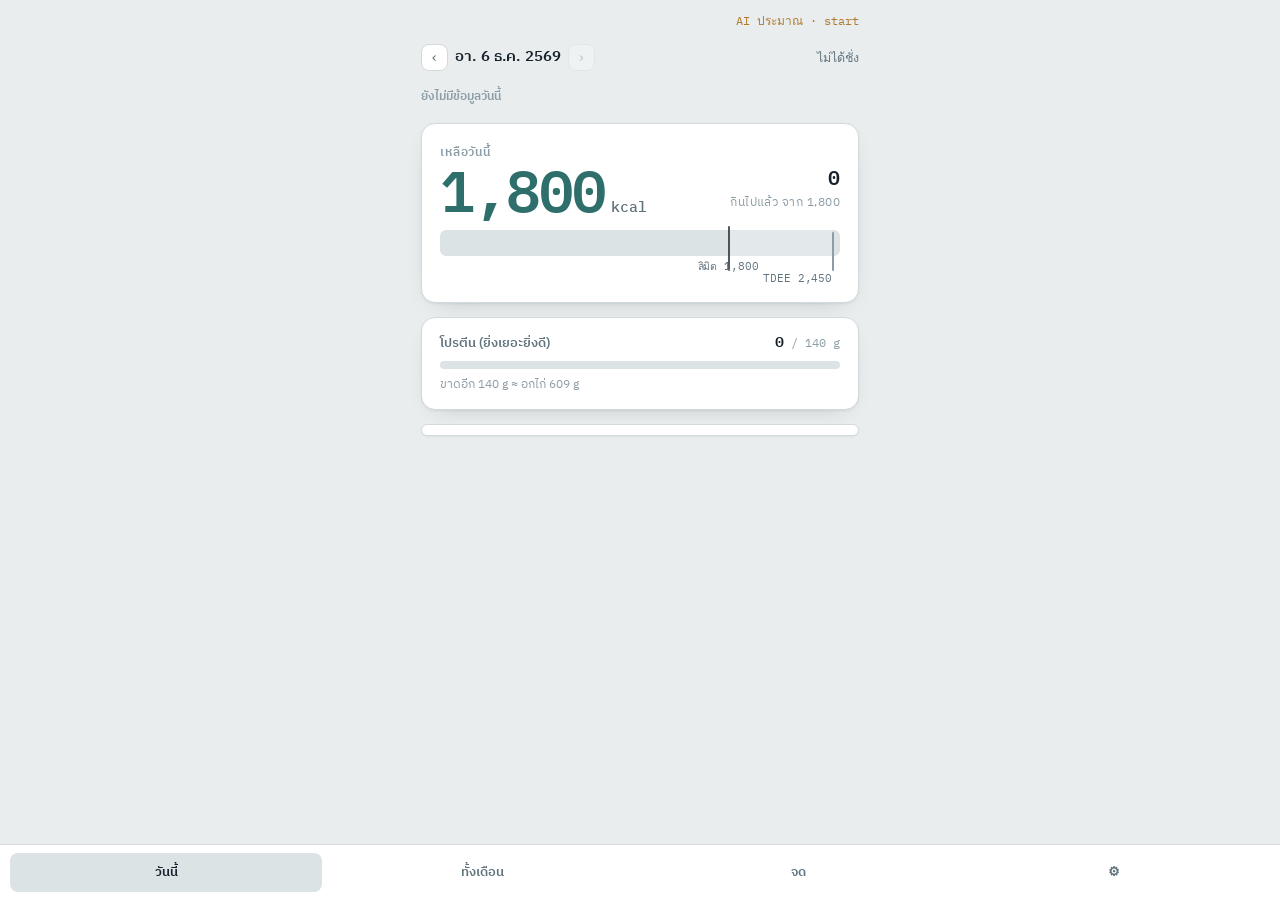
==== index.html @ 623ee8b1 "แอพจดแคล เวอร์ชันแรก" ====
<!DOCTYPE html>
<html lang="th">
<head>
<meta charset="utf-8">
<meta name="viewport" content="width=device-width, initial-scale=1, maximum-scale=1, user-scalable=no, viewport-fit=cover">
<meta name="theme-color" content="#E9EDEE">
<meta name="theme-color" content="#0E151A" media="(prefers-color-scheme: dark)">
<title>จดแคล</title>

<!-- PWA / iOS home-screen app -->
<link rel="manifest" href="./manifest.webmanifest">
<meta name="mobile-web-app-capable" content="yes">
<meta name="apple-mobile-web-app-capable" content="yes">
<meta name="apple-mobile-web-app-status-bar-style" content="default">
<meta name="apple-mobile-web-app-title" content="จดแคล">
<link rel="apple-touch-icon" href="./apple-touch-icon.png">
<link rel="icon" type="image/png" href="./icon-192.png">

<link rel="preconnect" href="https://fonts.googleapis.com">
<link rel="preconnect" href="https://fonts.gstatic.com" crossorigin>
<link rel="stylesheet" href="https://fonts.googleapis.com/css2?family=IBM+Plex+Mono:wght@400;500;600&family=IBM+Plex+Sans+Thai:wght@400;500;600;700&display=swap">
<link rel="stylesheet" href="./css/app.css">

<!-- ===== error boundary =====
     ต้องเป็น inline ไม่ใช่โมดูล เพราะหน้าที่ของมันคือรับมือกรณีที่โมดูล/CSS โหลดไม่ได้
     (import พังตัวเดียว = หน้าขาว และ service worker จะแคชหน้าขาวนั้นค้างไว้ แก้ยากมากบนมือถือ) -->
<style>
  #boot-error{
    display:none;position:fixed;inset:0;z-index:9999;padding:24px 20px;
    background:#0E151A;color:#E6EDF0;font:15px/1.6 -apple-system,"Segoe UI",sans-serif;
  }
  #boot-error h1{font-size:17px;margin:0 0 10px}
  #boot-error pre{white-space:pre-wrap;word-break:break-word;font-size:12px;color:#93A5AE;
    background:#161F25;border:1px solid #26333B;border-radius:8px;padding:10px;max-height:35vh;overflow:auto}
  #boot-error button{
    -webkit-appearance:none;appearance:none;margin-top:14px;width:100%;padding:14px;
    background:#54A9A0;color:#06231f;border:0;border-radius:10px;font-size:16px;font-weight:600;
  }
  #boot-error small{display:block;margin-top:14px;color:#6D8089}
</style>
</head>
<body>

<div id="boot-error" role="alert">
  <h1>แอพเปิดไม่ขึ้น</h1>
  <p>ข้อมูลที่จดไว้ยังอยู่ในเครื่อง ไม่ได้หายไปกับหน้าจอนี้</p>
  <pre id="boot-error-msg"></pre>
  <button type="button" id="boot-error-reset">ล้างแคชแล้วโหลดใหม่</button>
  <small>ถ้ายังไม่หาย: ปิดแอพแล้วเปิดใหม่อีกครั้ง (ข้อมูลไม่หาย)</small>
</div>

<!-- โครงหน้า: 4 มุมมอง — เนื้อในแต่ละมุมมองใส่ในก้อนงาน ui -->
<main id="app">
  <header id="topbar">
    <div id="syncStatus" class="mono" aria-live="polite"></div>
  </header>

  <section id="viewDay" class="view" hidden>
    <div class="topline">
      <div class="daynav">
        <button class="arrow" id="prevDay" type="button" aria-label="วันก่อนหน้า">‹</button>
        <div class="date" id="date">—</div>
        <button class="arrow" id="nextDay" type="button" aria-label="วันถัดไป">›</button>
      </div>
      <div class="weight" id="weight">—</div>
    </div>
    <div class="daymeta">
      <button class="backtoday" id="backToday" type="button" hidden>↩ กลับไปวันนี้</button>
      <div class="daystate" id="dayState" hidden></div>
    </div>

    <div class="card meter">
      <div class="lead">
        <div class="big" id="bigwrap">
          <div class="label" id="biglabel">เหลือวันนี้</div>
          <div class="num" id="bignum">—<span class="unit">kcal</span></div>
        </div>
        <div class="eaten-side">
          <div class="n" id="eaten">—</div>
          <div class="k">กินไปแล้ว จาก <span id="limit">—</span></div>
        </div>
      </div>
      <div class="gauge">
        <div class="track" id="track">
          <div class="zone-over" id="zoneover"></div>
        </div>
        <div class="tick" id="tickLimit"></div>
        <div class="tick-label" id="tickLimitLabel"></div>
        <div class="tick soft" id="tickTdee"></div>
        <div class="tick-label" id="tickTdeeLabel"></div>
      </div>
    </div>

    <div class="card protein">
      <div class="prow">
        <div class="t">โปรตีน (ยิ่งเยอะยิ่งดี)</div>
        <div class="v"><span id="pnow">—</span><small> / <span id="pgoal">—</span> g</small></div>
      </div>
      <div class="pbar"><div class="pfill" id="pfill"></div></div>
      <div class="pnote" id="pnote"></div>
    </div>

    <div class="card meals" id="meals"></div>

    <div id="estDetail" class="est-pop" hidden>
      <div class="est-pop-card" role="dialog" aria-labelledby="estDetailTitle" aria-modal="true">
        <div class="est-pop-h">
          <b id="estDetailTitle">รายละเอียดค่าประมาณ</b>
          <button type="button" id="estDetailClose" aria-label="ปิด">×</button>
        </div>
        <div id="estDetailBody"></div>
      </div>
    </div>
  </section>

  <section id="viewMonth" class="view" hidden>
    <div class="topline">
      <div class="date" id="monthTitle">—</div>
      <div class="weight" id="monthMeta">—</div>
    </div>

    <div class="sums">
      <div class="sum"><div class="k">เฉลี่ยต่อวัน</div><div class="v" id="sAvg">—</div></div>
      <div class="sum"><div class="k">อยู่ในงบ 1,800</div><div class="v" id="sUnder">—</div></div>
      <div class="sum"><div class="k" id="sDeficitK">ขาดดุลสะสม (เทียบ TDEE)</div><div class="v" id="sDeficit">—</div></div>
      <div class="sum"><div class="k">โปรตีนถึงเป้า</div><div class="v" id="sProtein">—</div></div>
      <div class="sum span" id="sOpenWrap" hidden><div class="k">ยังไม่ยืนยัน</div><div class="v" id="sOpen">—</div></div>
    </div>

    <div class="card cal">
      <div class="dow"><span>จ</span><span>อ</span><span>พ</span><span>พฤ</span><span>ศ</span><span>ส</span><span>อา</span></div>
      <div class="grid" id="grid"></div>
      <div class="callegend">
        <div><i class="lg-good"></i>อยู่ในงบ</div>
        <div><i class="lg-warn"></i>เกินงบ แต่ยังต่ำกว่าที่เผา</div>
        <div><i class="lg-over"></i>เกินที่เผา</div>
        <div><i class="lg-open"></i>ยังไม่ยืนยัน</div>
      </div>
    </div>

    <div class="card wcard">
      <div class="h">
        <div class="t">น้ำหนักเช้า</div>
        <div class="v" id="wRange">—</div>
      </div>
      <svg class="spark" id="spark" viewBox="0 0 300 56" preserveAspectRatio="none" aria-hidden="true"></svg>
      <div class="wnote" id="wNote"></div>

      <div class="brow">
        <div class="h"><div class="t">กล้ามเนื้อ</div><div class="v" id="mRange">—</div></div>
        <svg class="spark small" id="sparkM" viewBox="0 0 300 38" preserveAspectRatio="none" aria-hidden="true"></svg>
        <div class="wnote" id="mNote"></div>
      </div>

      <div class="brow">
        <div class="h"><div class="t">% ไขมัน</div><div class="v" id="fRange">—</div></div>
        <svg class="spark small" id="sparkF" viewBox="0 0 300 38" preserveAspectRatio="none" aria-hidden="true"></svg>
        <div class="wnote" id="fatNote"></div>
      </div>
    </div>
  </section>
  <section id="viewForm" class="view" hidden>
    <div class="fcard fweight">
      <div class="frow" style="align-items:flex-end">
        <div class="fg" style="flex:0 0 auto"><label for="fDate">วันที่</label><input type="date" id="fDate"></div>
        <div class="fg" style="flex:0 0 auto"><label for="fTime">เวลาชั่ง</label><input type="time" id="fTime" style="width:96px"></div>
      </div>
      <div class="fmain">
        <input type="number" id="fWeight" step="0.1" inputmode="decimal" placeholder="—" style="flex:0 1 170px" aria-label="น้ำหนักเช้า กิโลกรัม">
        <span class="fdelta" id="fDelta">—</span>
        <span class="u" id="fRef"></span>
      </div>
      <p class="fhint">ชั่งตอนตื่นนอน เข้าห้องน้ำแล้ว ก่อนกินอะไร · <b>บันทึกไว้ก่อน</b> = เก็บไว้ในเครื่อง แก้ต่อได้ทั้งวัน · <b>ส่งคำนวณ</b> = เข้าคิวให้ AI ประเมิน (ไม่ต้องมีเน็ตตอนกด — ส่งเมื่อมีเน็ต)</p>
    </div>

    <div class="fcard">
      <h3>ตาชั่ง dretec</h3>
      <div class="fgrid">
        <div class="fg"><label for="fBmi">BMI <i id="rBmi"></i></label><input type="number" step="0.1" inputmode="decimal" id="fBmi"></div>
        <div class="fg"><label for="fFat">% ไขมัน <i id="rFat"></i></label><input type="number" step="0.1" inputmode="decimal" id="fFat"></div>
        <div class="fg"><label for="fMuscle">กล้ามเนื้อ กก. <i id="rMuscle"></i></label><input type="number" step="0.1" inputmode="decimal" id="fMuscle"></div>
        <div class="fg"><label for="fVisceral">Visceral Fat</label><input type="number" step="1" inputmode="numeric" id="fVisceral"></div>
        <div class="fg"><label for="fWater">% น้ำ</label><input type="number" step="0.1" inputmode="decimal" id="fWater"></div>
        <div class="fg"><label for="fBone">มวลกระดูก กก.</label><input type="number" step="0.1" inputmode="decimal" id="fBone"></div>
        <div class="fg"><label for="fBmr">BMR kcal</label><input type="number" step="1" inputmode="numeric" id="fBmr"></div>
        <div class="fg"><label for="fMage">Metabolic Age</label><input type="number" step="1" inputmode="numeric" id="fMage"></div>
      </div>
      <p class="fhint">กรอกเท่าที่แอปขึ้น ช่องว่างจะไม่ถูกเขียนเป็น 0</p>
    </div>

    <div class="fcard" id="fMeals">
      <h3>กินอะไรไปบ้าง — บรรทัดละอย่าง</h3>
    </div>

    <div class="fcard">
      <h3>อย่างอื่นที่อยากบอก</h3>
      <textarea id="fNote" placeholder="เช่น เค็มไหม · หิวตอนไหน · นอนกี่ชั่วโมง · ออกกำลังกายอะไร"></textarea>
    </div>

    <div class="fcard fsave">
      <div class="fbtns">
        <button type="button" class="ghost" id="fSave">บันทึกไว้ก่อน</button>
        <button type="button" class="primary" id="fSend">ส่งคำนวณ</button>
      </div>
      <div class="fsent" id="fSent"></div>
      <span class="fstatus" id="fStatus"></span>
    </div>
  </section>

  <div id="foodSuggest" hidden></div>

  <section id="viewSettings" class="view" hidden>
    <div class="fcard">
      <h3>คีย์และโมเดล</h3>
      <p class="fhint">เก็บในเครื่องนี้เท่านั้น (localStorage) ไม่ขึ้น IndexedDB และไม่ถูกส่งออกพร้อมข้อมูลอาหาร</p>
      <div class="fg">
        <label for="sOrKey">OpenRouter API key</label>
        <input type="password" id="sOrKey" autocomplete="off" spellcheck="false" placeholder="วางคีย์แล้วจะบันทึกอัตโนมัติ">
        <div class="shint" id="sOrKeyHint"></div>
      </div>
      <button type="button" class="sbtn" id="sTestOr">ทดสอบ OpenRouter</button>
      <div class="sstatus" id="sTestOrMsg"></div>
      <div class="fg">
        <label for="sGhPat">GitHub PAT</label>
        <input type="password" id="sGhPat" autocomplete="off" spellcheck="false" placeholder="วาง PAT แล้วจะบันทึกอัตโนมัติ">
        <div class="shint" id="sGhPatHint"></div>
      </div>
      <div class="fg">
        <label for="sGhRepo">GitHub repo (เจ้าของ/ชื่อ-repo)</label>
        <input type="text" id="sGhRepo" autocomplete="off" spellcheck="false" placeholder="เช่น username/calorie-data">
      </div>
      <button type="button" class="sbtn" id="sTestGh">ทดสอบ GitHub</button>
      <div class="sstatus" id="sTestGhMsg"></div>
      <div class="fg">
        <label for="sAiModels">ลิสต์โมเดล (บรรทัดละ 1 ตัว เรียง fallback)</label>
        <textarea id="sAiModels" rows="4" spellcheck="false"></textarea>
      </div>
    </div>

    <div class="fcard">
      <h3>สำรองข้อมูล</h3>
      <p class="fhint">Safari อาจล้างข้อมูลของเว็บที่ไม่ได้เปิดใน 7 วัน — ส่งออกไว้เป็นระยะ โดยเฉพาะก่อนไม่ใช้แอพนาน</p>
      <div class="fbtns">
        <button type="button" class="ghost" id="sExport">ส่งออกข้อมูล (JSON)</button>
        <button type="button" class="primary" id="sImport">นำเข้า…</button>
      </div>
      <input type="file" id="sImportFile" accept="application/json" hidden>
      <div class="sstatus" id="sBackupMsg"></div>
    </div>

    <div class="fcard">
      <h3>สถานะเครื่อง</h3>
      <div class="sdev">
        <div><span class="k">เวอร์ชันแคช</span><span class="v" id="sDevSw">—</span></div>
        <div><span class="k">จำนวนวันในเครื่อง</span><span class="v" id="sDevDays">—</span></div>
        <div><span class="k">งานค้างในคิว</span><span class="v" id="sDevQueue">—</span></div>
        <div><span class="k">โหมดที่เปิดอยู่</span><span class="v" id="sDevMode">—</span></div>
      </div>
      <p class="fhint" id="sDevModeHint"></p>
      <button type="button" class="sbtn danger" id="sResetCache">ล้างแคชแล้วโหลดใหม่</button>
    </div>
  </section>

  <nav id="tabs">
    <button type="button" id="tabDay">วันนี้</button>
    <button type="button" id="tabMonth">ทั้งเดือน</button>
    <button type="button" id="tabForm">จด</button>
    <button type="button" id="tabSettings" aria-label="ตั้งค่า">⚙</button>
  </nav>
</main>

<script>
/* ===== error boundary + ปุ่มกู้ (inline โดยเจตนา) ===== */
(function () {
  var shown = false;
  function show(msg) {
    if (shown) return; shown = true;
    var box = document.getElementById('boot-error');
    document.getElementById('boot-error-msg').textContent = String(msg || '').slice(0, 800);
    if (box) box.style.display = 'block';
  }
  window.addEventListener('error', function (e) {
    // ดักเฉพาะ error ตอนบูต: ถ้าแอพขึ้นแล้ว (มี data-booted) ไม่ต้องบังหน้าจอ
    if (!document.documentElement.hasAttribute('data-booted'))
      show((e.message || 'error') + '\n' + (e.filename || '') + ':' + (e.lineno || ''));
  });
  window.addEventListener('unhandledrejection', function (e) {
    if (!document.documentElement.hasAttribute('data-booted'))
      show('unhandled: ' + ((e.reason && (e.reason.stack || e.reason.message)) || e.reason));
  });
  // ถ้า 8 วินาทีแล้วแอพยังไม่ประกาศว่าบูตเสร็จ ถือว่าพัง
  setTimeout(function () {
    if (!document.documentElement.hasAttribute('data-booted')) show('แอพไม่ตอบสนองภายใน 8 วินาที (โมดูลอาจโหลดไม่ได้)');
  }, 8000);

  var btn = document.getElementById('boot-error-reset');
  if (btn) btn.addEventListener('click', function () {
    btn.textContent = 'กำลังล้าง…';
    var jobs = [];
    if (window.caches) jobs.push(caches.keys().then(function (ks) { return Promise.all(ks.map(function (k) { return caches.delete(k); })); }));
    if (navigator.serviceWorker) jobs.push(navigator.serviceWorker.getRegistrations().then(function (rs) { return Promise.all(rs.map(function (r) { return r.unregister(); })); }));
    Promise.all(jobs).catch(function () {}).then(function () { location.replace(location.pathname + '?r=' + Date.now()); });
  });
})();
</script>

<script type="module" src="./js/app.js"></script>
</body>
</html>
---- css/app.css ----
/* จดแคล — สไตล์แอพ
   ตัวแปรสีชุดนี้ยกมาจากแดชบอร์ดเดิม (tools/calorie-tracker/today.html) เพื่อให้หน้าตาต่อเนื่องกัน
   ธีม: สว่างเป็นค่าตั้งต้น · มืดตามระบบ · บังคับด้วย [data-theme] ได้ทั้งสองทาง
   ⚠️ layout/คอมโพเนนต์ที่เหลือยกมาจาก today.html ในก้อนงาน ui */

:root{
    --ground:#E9EDEE;
    --card:#FFFFFF;
    --line:#D2DADC;
    --ink:#16212B;
    --muted:#61747E;
    --faint:#8C9DA6;
    --eaten:#2E6F6B;
    --eaten-soft:#4E8F89;
    --warn:#B07A2E;
    --over:#AC4133;
    --protein:#55628F;
    --track:#DCE3E5;
    --zone:#E3E9EA;
    --shadow:0 1px 2px rgba(22,33,43,.06),0 8px 24px -16px rgba(22,33,43,.35);
  }
  @media (prefers-color-scheme:dark){
    :root:not([data-theme="light"]){
      --ground:#0E151A;
      --card:#161F25;
      --line:#26333B;
      --ink:#E6EDF0;
      --muted:#93A5AE;
      --faint:#6D8089;
      --eaten:#54A9A0;
      --eaten-soft:#3C7D77;
      --warn:#D2A055;
      --over:#D3675A;
      --protein:#8792C4;
      --track:#212C33;
      --zone:#1B242A;
      --shadow:0 1px 2px rgba(0,0,0,.4),0 10px 28px -18px rgba(0,0,0,.8);
    }
  }
  :root[data-theme="dark"]{
    --ground:#0E151A;
    --card:#161F25;
    --line:#26333B;
    --ink:#E6EDF0;
    --muted:#93A5AE;
    --faint:#6D8089;
    --eaten:#54A9A0;
    --eaten-soft:#3C7D77;
    --warn:#D2A055;
    --over:#D3675A;
    --protein:#8792C4;
    --track:#212C33;
    --zone:#1B242A;
    --shadow:0 1px 2px rgba(0,0,0,.4),0 10px 28px -18px rgba(0,0,0,.8);
  }
*{box-sizing:border-box}
html,body{margin:0}
body{
  background:var(--ground);
  color:var(--ink);
  font-family:"IBM Plex Sans Thai",-apple-system,BlinkMacSystemFont,"Segoe UI",sans-serif;
  font-size:15px;line-height:1.5;
  padding:0 0 env(safe-area-inset-bottom);
  -webkit-text-size-adjust:100%;
}
.mono{font-family:"IBM Plex Mono",ui-monospace,monospace;font-variant-numeric:tabular-nums}

/* เลขที่ยังเป็นค่าประมาณจาก AI — ต้องดูต่างจากเลขที่ยืนยันแล้วทุกที่ที่แสดง */
.est{border-bottom:1.5px dotted var(--warn);color:var(--warn);cursor:pointer}
.est::before{content:"~"}

/* กล่อง error boundary (สไตล์อยู่ใน index.html ด้วยเพราะต้องทำงานตอน css โหลดไม่ได้) */
#boot-error{display:none}

/* ── โครงแอพ ─────────────────────────────────────────── */
#app{
  max-width:470px;margin:0 auto;
  padding:12px 16px calc(72px + env(safe-area-inset-bottom));
  display:flex;flex-direction:column;gap:14px;
}
#topbar{display:flex;align-items:center;justify-content:flex-end;min-height:1.2em}
#syncStatus{font-size:12px;color:var(--muted)}
#syncStatus[data-state="error"]{color:var(--over)}
#syncStatus[data-state="confirmed"]{color:var(--eaten)}
#syncStatus[data-state="queued"],
#syncStatus[data-state="sending"],
#syncStatus[data-state="estimated"]{color:var(--warn)}

.view{display:flex;flex-direction:column;gap:14px}
.view[hidden]{display:none}

#tabs{
  position:fixed;left:0;right:0;bottom:0;z-index:20;
  display:flex;gap:4px;
  background:var(--card);border-top:1px solid var(--line);
  padding:8px 10px calc(8px + env(safe-area-inset-bottom));
}
#tabs button{
  flex:1;-webkit-appearance:none;appearance:none;border:0;background:transparent;
  color:var(--muted);font:inherit;font-size:13px;font-weight:600;
  padding:10px 8px;border-radius:8px;cursor:pointer;
}
#tabs button[aria-current="page"]{background:var(--track);color:var(--ink)}

button{font:inherit;color:inherit}
:focus-visible{outline:2px solid var(--eaten);outline-offset:2px;border-radius:6px}

.topline{display:flex;align-items:baseline;justify-content:space-between;gap:12px}
.date{font-size:15px;font-weight:600;letter-spacing:.01em}
.daynav{display:flex;align-items:center;gap:7px;min-width:0}
.arrow{
  flex:none;border:1px solid var(--line);background:var(--card);color:var(--muted);
  width:27px;height:27px;border-radius:8px;padding:0;font-size:15px;line-height:1;
  display:flex;align-items:center;justify-content:center;cursor:pointer;
}
.arrow:hover:not(:disabled){color:var(--ink)}
.arrow:disabled{opacity:.3;cursor:default}
.weight{font-family:"IBM Plex Mono",ui-monospace,monospace;font-size:12.5px;color:var(--muted);font-variant-numeric:tabular-nums}

.daymeta{display:flex;align-items:center;gap:8px;flex-wrap:wrap;min-height:0}
.backtoday{
  align-self:flex-start;border:1px solid var(--line);background:var(--card);
  border-radius:999px;padding:4px 12px;font-size:12px;color:var(--muted);cursor:pointer;
}
.backtoday:hover{color:var(--ink)}
.daystate{
  font-size:12px;font-weight:600;padding:3px 10px;border-radius:999px;
  background:var(--track);color:var(--muted);
}
.daystate.confirmed{background:color-mix(in srgb,var(--eaten) 18%,var(--card));color:var(--eaten)}
.daystate.estimated,.daystate.queued{background:color-mix(in srgb,var(--warn) 18%,var(--card));color:var(--warn)}
.daystate.draft{background:var(--track);color:var(--muted)}
.daystate.empty{background:transparent;color:var(--faint);padding-left:0}

.card{background:var(--card);border:1px solid var(--line);border-radius:14px;box-shadow:var(--shadow)}

/* ── มุมมองรายวัน ────────────────────────────────────── */
.meter{padding:20px 18px 16px;display:flex;flex-direction:column;gap:14px}
.lead{display:flex;align-items:flex-end;justify-content:space-between;gap:14px}
.big{display:flex;flex-direction:column;gap:1px}
.big .label{font-size:12px;letter-spacing:.07em;text-transform:uppercase;color:var(--faint);font-weight:600}
.big .num{
  font-family:"IBM Plex Mono",ui-monospace,monospace;
  font-size:58px;line-height:.92;font-weight:600;letter-spacing:-.035em;
  font-variant-numeric:tabular-nums;color:var(--eaten);
}
.big.is-over .num{color:var(--over)}
.big .unit{font-size:15px;font-weight:500;color:var(--muted);margin-left:6px;letter-spacing:0}
.eaten-side{text-align:right;display:flex;flex-direction:column;gap:2px;padding-bottom:5px}
.eaten-side .n{font-family:"IBM Plex Mono",ui-monospace,monospace;font-size:20px;font-weight:600;font-variant-numeric:tabular-nums}
.eaten-side .k{font-size:11.5px;color:var(--faint);letter-spacing:.04em}

.gauge{position:relative;padding-bottom:19px}
.track{position:relative;height:26px;border-radius:6px;background:var(--track);overflow:hidden;display:flex}
.zone-over{position:absolute;top:0;bottom:0;background:var(--zone)}
.seg{position:relative;height:100%;border-right:1.5px solid var(--card)}
.seg:last-child{border-right:0}
.seg.over{background:var(--over)!important}
.tick{position:absolute;top:-4px;bottom:15px;width:2px;background:var(--ink);opacity:.75;border-radius:1px}
.tick.soft{background:var(--faint);opacity:1;top:2px}
.tick-label{
  position:absolute;bottom:0;font-family:"IBM Plex Mono",ui-monospace,monospace;
  font-size:10.5px;color:var(--muted);white-space:nowrap;transform:translateX(-50%);
  font-variant-numeric:tabular-nums;letter-spacing:-.01em;
}

.protein{padding:13px 18px 15px;display:flex;flex-direction:column;gap:7px}
.prow{display:flex;align-items:baseline;justify-content:space-between;gap:10px}
.prow .t{font-size:13px;font-weight:600;color:var(--muted)}
.prow .v{font-family:"IBM Plex Mono",ui-monospace,monospace;font-size:14.5px;font-weight:600;font-variant-numeric:tabular-nums}
.prow .v small{color:var(--faint);font-weight:400}
.pbar{position:relative;height:8px;border-radius:4px;background:var(--track);overflow:hidden}
.pfill{height:100%;background:var(--protein);border-radius:4px}
.pnote{font-size:12px;color:var(--faint)}

.meals{padding:6px 0 4px}
.meal{
  -webkit-appearance:none;appearance:none;
  display:flex;align-items:center;gap:12px;padding:11px 18px;width:100%;
  border:0;border-top:1px solid var(--line);background:transparent;text-align:left;cursor:pointer;
}
.meal:first-child{border-top:0}
.meal:hover{background:var(--zone)}
.chev{
  flex:none;color:var(--faint);font-size:11px;line-height:1;
  transition:transform .15s ease;
}
@media (prefers-reduced-motion:reduce){.chev{transition:none}}
.meal[aria-expanded="true"] .chev{transform:rotate(90deg)}
.items{padding:2px 18px 12px 39px;display:flex;flex-direction:column;gap:5px}
.items[hidden]{display:none}   /* display:flex ทับกฎ [hidden] ของเบราว์เซอร์ ต้องเขียนเอง */
.item{
  display:flex;align-items:baseline;justify-content:space-between;gap:10px;
  font-size:12px;color:var(--muted);
}
.item .n{flex:1;min-width:0}
.item .v{
  font-family:"IBM Plex Mono",ui-monospace,monospace;font-size:11.5px;flex:none;
  font-variant-numeric:tabular-nums;color:var(--faint);
}
.item .v b{color:var(--muted);font-weight:600}
.item.comment{display:block;font-size:11.5px;color:var(--faint);padding-top:2px}
.swatch{width:9px;height:22px;border-radius:3px;flex:none}
.mname{font-size:14px;font-weight:600;flex:1;min-width:0}
.mname span{display:block;font-size:11.5px;font-weight:400;color:var(--faint);white-space:nowrap;overflow:hidden;text-overflow:ellipsis}
.mnums{font-family:"IBM Plex Mono",ui-monospace,monospace;font-size:13.5px;font-variant-numeric:tabular-nums;text-align:right;flex:none}
.mnums b{font-weight:600}
.mnums span{display:block;font-size:11px;color:var(--faint)}
.pending{padding:11px 18px;border-top:1px dashed var(--line);font-size:12.5px;color:var(--faint)}

.est-pop{
  position:fixed;inset:0;z-index:40;
  background:rgba(14,21,26,.45);
  display:flex;align-items:flex-end;justify-content:center;
  padding:16px 16px calc(16px + env(safe-area-inset-bottom));
}
.est-pop[hidden]{display:none}
.est-pop-card{
  width:100%;max-width:470px;background:var(--card);border:1px solid var(--line);
  border-radius:14px;box-shadow:var(--shadow);padding:14px 16px 16px;
  display:flex;flex-direction:column;gap:10px;max-height:70vh;overflow:auto;
}
.est-pop-h{display:flex;align-items:center;justify-content:space-between;gap:10px}
.est-pop-h b{font-size:14px}
.est-pop-h button{
  -webkit-appearance:none;appearance:none;border:0;background:var(--track);
  width:28px;height:28px;border-radius:8px;font-size:18px;line-height:1;cursor:pointer;color:var(--muted);
}
.est-line{font-size:13px;color:var(--muted)}
.est-line .n{font-weight:600;color:var(--ink)}
.est-k{font-size:11.5px;font-weight:600;color:var(--faint);letter-spacing:.04em;margin:8px 0 4px}

/* ── มุมมองทั้งเดือน ─────────────────────────────────── */
.sums{display:grid;grid-template-columns:1fr 1fr;gap:1px;background:var(--line);border-radius:14px;overflow:hidden;border:1px solid var(--line)}
.sum{background:var(--card);padding:12px 14px;display:flex;flex-direction:column;gap:1px}
.sum[hidden]{display:none}
.sum.span{grid-column:1/-1}
.sum .k{font-size:11.5px;color:var(--faint);letter-spacing:.03em}
.sum .v{font-family:"IBM Plex Mono",ui-monospace,monospace;font-size:19px;font-weight:600;font-variant-numeric:tabular-nums}
.sum .v small{font-size:11.5px;font-weight:400;color:var(--muted);margin-left:3px;font-family:"IBM Plex Sans Thai",sans-serif}
.sum .v.good{color:var(--eaten)}
.sum .v.bad{color:var(--over)}
.sum .v.warn{color:var(--warn)}

.cal{padding:12px 10px 14px;display:flex;flex-direction:column;gap:6px}
.dow{display:grid;grid-template-columns:repeat(7,1fr);gap:4px}
.dow span{
  text-align:center;font-size:10.5px;font-weight:600;color:var(--faint);
  letter-spacing:.03em;padding-bottom:2px;
}
.grid{display:grid;grid-template-columns:repeat(7,1fr);gap:4px}
.cell{
  -webkit-appearance:none;appearance:none;
  position:relative;aspect-ratio:1/1.08;border-radius:8px;border:1px solid transparent;
  background:var(--track);padding:4px 2px 3px;display:flex;flex-direction:column;
  align-items:center;justify-content:center;gap:1px;cursor:pointer;
}
.cell.blank{background:transparent;cursor:default}
.cell .dd{
  position:absolute;top:3px;left:5px;font-size:9.5px;font-weight:600;color:var(--faint);
  font-variant-numeric:tabular-nums;line-height:1;
}
.cell .kk{
  font-family:"IBM Plex Mono",ui-monospace,monospace;font-size:12px;font-weight:600;
  font-variant-numeric:tabular-nums;line-height:1;margin-top:5px;
}
.cell .pp{font-size:9px;color:var(--faint);line-height:1;font-variant-numeric:tabular-nums}
.cell.good{background:color-mix(in srgb,var(--eaten) 16%,var(--card))}
.cell.good .kk{color:var(--eaten)}
.cell.warn{background:color-mix(in srgb,var(--warn) 18%,var(--card))}
.cell.warn .kk{color:var(--warn)}
.cell.bad{background:color-mix(in srgb,var(--over) 18%,var(--card))}
.cell.bad .kk{color:var(--over)}
.cell.open{border-style:dashed;border-color:var(--faint)}
.cell[aria-current="true"]{box-shadow:0 0 0 2px var(--ink)}
.cell.future{background:transparent;border:1px dashed var(--line);cursor:default}
.cell.future .dd{color:var(--line)}

.callegend{display:flex;flex-wrap:wrap;gap:10px;padding:2px 4px 0;font-size:10.5px;color:var(--faint)}
.callegend i{
  display:inline-block;width:9px;height:9px;border-radius:3px;margin-right:4px;
  vertical-align:-1px;font-style:normal;
}
.lg-good{background:var(--eaten)}
.lg-warn{background:var(--warn)}
.lg-over{background:var(--over)}
.lg-open{border:1px dashed var(--faint)}

.wcard{padding:14px 16px 10px;display:flex;flex-direction:column;gap:8px}
.wcard .h{display:flex;align-items:baseline;justify-content:space-between;gap:10px}
.wcard .h .t{font-size:13px;font-weight:600;color:var(--muted)}
.wcard .h .v{font-family:"IBM Plex Mono",ui-monospace,monospace;font-size:14.5px;font-weight:600;font-variant-numeric:tabular-nums}
.spark{width:100%;height:56px;display:block;overflow:visible}
.wnote{font-size:11.5px;color:var(--faint)}
.spark.small{height:38px}
.brow{border-top:1px solid var(--line);padding-top:9px;display:flex;flex-direction:column;gap:6px}

.tick-label.up{bottom:12px}
.gauge.is-tight{padding-bottom:30px}

/* ── ฟอร์มจด ─────────────────────────────────────────── */
.fcard{background:var(--card);border:1px solid var(--line);border-radius:14px;box-shadow:var(--shadow);padding:14px 16px;display:flex;flex-direction:column;gap:12px}
.fcard > h3{margin:0;font-family:"IBM Plex Mono",ui-monospace,monospace;font-size:10.5px;font-weight:600;letter-spacing:.12em;text-transform:uppercase;color:var(--faint)}
.frow{display:flex;gap:9px;flex-wrap:wrap}
.fg{display:flex;flex-direction:column;gap:4px;flex:1 1 96px;min-width:0}
.fg label{font-size:12px;color:var(--muted)}
.fg label i{font-style:normal;color:var(--faint);font-family:"IBM Plex Mono",ui-monospace,monospace;font-size:10.5px}
.fcard input,.fcard textarea{
  width:100%;background:var(--ground);color:var(--ink);border:1px solid var(--line);border-radius:9px;
  padding:9px 10px;font-family:"IBM Plex Mono",ui-monospace,monospace;font-size:14.5px;
  font-variant-numeric:tabular-nums;-webkit-appearance:none;appearance:none;
}
.fcard textarea{font-family:"IBM Plex Sans Thai",sans-serif;font-size:14px;line-height:1.65;min-height:84px;resize:vertical}
.fgrid{display:grid;grid-template-columns:1fr 1fr;gap:9px}
.fgrid .fg{flex:none}
.fweight{border-left:3px solid var(--eaten)}
.fweight input#fWeight{font-size:34px;font-weight:600;text-align:center;padding:5px 8px}
.fmain{display:flex;align-items:center;gap:10px;flex-wrap:wrap}
.fmain .u{font-family:"IBM Plex Mono",ui-monospace,monospace;font-size:12.5px;color:var(--faint);flex:1;min-width:120px}
.fdelta{font-family:"IBM Plex Mono",ui-monospace,monospace;font-size:12.5px;padding:4px 9px;border-radius:999px;background:var(--track);color:var(--muted)}
.fdelta.down{color:var(--eaten)}
.fdelta.up{color:var(--over)}
.fmeal{display:flex;flex-direction:column;gap:7px;padding-top:12px;border-top:1px dashed var(--line)}
.fmeal:first-of-type{border-top:0;padding-top:0}
.fmeal .h{display:flex;align-items:center;gap:8px}
.fmeal .h b{font-size:13.5px;font-weight:600;flex:1}
.fmeal .h input{width:96px;font-size:12.5px;padding:5px 8px}
.fchips{display:flex;flex-wrap:wrap;gap:5px}
.fchip{border:1px solid var(--line);background:var(--ground);color:var(--muted);border-radius:999px;
  padding:4px 9px;font-size:12px;font-family:"IBM Plex Sans Thai",sans-serif;cursor:pointer}
.fchip:hover{color:var(--eaten);border-color:var(--eaten)}
.fchip.on{color:var(--eaten);border-color:var(--eaten);background:color-mix(in srgb,var(--eaten) 12%,var(--card))}
.fhint{font-size:11.5px;color:var(--faint);margin:0}
.fsave{display:flex;flex-direction:column;gap:9px}
.fbtns{display:flex;gap:9px}
.fsave button,.fcard .primary,.fcard .ghost{
  border-radius:11px;padding:12px 16px;font-family:"IBM Plex Sans Thai",sans-serif;
  font-size:15px;font-weight:600;cursor:pointer
}
.fsave button.primary,.fcard button.primary{flex:1;background:var(--eaten);color:var(--card);border:0}
.fsave button.ghost,.fcard button.ghost{flex:0 0 auto;background:transparent;color:var(--muted);border:1px solid var(--line)}
.fsave button.ghost:hover,.fcard button.ghost:hover{color:var(--ink)}
.fsave button:disabled,.fcard button:disabled{opacity:.55;cursor:default}
.fsent{display:flex;align-items:baseline;gap:8px;font-size:12px;color:var(--faint);flex-wrap:wrap}
.fsent b{font-weight:600;color:var(--eaten);font-family:"IBM Plex Mono",ui-monospace,monospace}
.fsent.dirty{
  color:var(--warn);
  background:color-mix(in srgb,var(--warn) 18%,var(--card));
  border-radius:8px;padding:8px 10px;
}
.fsent.dirty b{color:var(--warn)}
.fstatus{font-size:12px;color:var(--muted);text-align:right;min-height:1.2em;flex:0 1 auto}
.fstatus.err{color:var(--over)}
.fpic{position:absolute;width:1px;height:1px;opacity:0;overflow:hidden}
.fthumbs{display:flex;flex-wrap:wrap;gap:8px;align-items:flex-start}
.fthumb{
  position:relative;width:76px;height:76px;border-radius:10px;overflow:hidden;
  border:1px solid var(--line);background:var(--track);flex:none;
}
.fthumb img{width:100%;height:100%;object-fit:cover;display:block}
.fthumb .pbadge{
  position:absolute;left:0;right:0;bottom:0;font-size:10px;font-weight:600;
  text-align:center;padding:2px 4px;color:var(--card);
  background:color-mix(in srgb,var(--warn) 82%,transparent);
}
.fthumb .pbadge.ok{background:color-mix(in srgb,var(--eaten) 82%,transparent)}
.fthumb .pdel{
  position:absolute;top:3px;right:3px;width:22px;height:22px;border:0;border-radius:6px;
  background:color-mix(in srgb,var(--over) 88%,transparent);color:#fff;
  font-size:14px;line-height:1;cursor:pointer;padding:0;
}
.faddpic{
  border:1px dashed var(--line);background:transparent;color:var(--muted);
  border-radius:10px;padding:8px 12px;font:inherit;font-size:12.5px;font-weight:600;cursor:pointer;
}

/* เติมคำอัตโนมัติ */
#foodSuggest{
  position:fixed;z-index:35;
  background:var(--card);border:1px solid var(--line);border-radius:10px;
  box-shadow:var(--shadow);max-height:220px;overflow:auto;padding:4px;
}
#foodSuggest[hidden]{display:none}
.food-item{
  display:flex;align-items:baseline;justify-content:space-between;gap:8px;
  width:100%;border:0;background:transparent;text-align:left;
  padding:8px 10px;border-radius:8px;cursor:pointer;font:inherit;color:inherit;
}
.food-item:hover,.food-item.active{background:var(--zone)}
.food-item .n{font-size:13px;min-width:0}
.food-item .src{font-size:10.5px;font-weight:600;flex:none}
.food-item .src.label{color:var(--eaten)}
.food-item .src.std{color:var(--warn)}

/* ── หน้าตั้งค่า ─────────────────────────────────────── */
.shint{font-size:11.5px;color:var(--faint);font-family:"IBM Plex Mono",ui-monospace,monospace}
.sbtn{
  -webkit-appearance:none;appearance:none;border:1px solid var(--line);background:var(--track);
  color:var(--ink);border-radius:10px;padding:10px 14px;font:inherit;font-size:13.5px;font-weight:600;cursor:pointer;
}
.sbtn.danger{color:var(--over);border-color:color-mix(in srgb,var(--over) 35%,var(--line))}
.sstatus{font-size:12.5px;color:var(--muted);min-height:1.2em}
.sstatus.err{color:var(--over)}
.sstatus.ok{color:var(--eaten)}
.sdev{display:flex;flex-direction:column;gap:8px}
.sdev > div{display:flex;justify-content:space-between;gap:10px;font-size:13px}
.sdev .k{color:var(--faint)}
.sdev .v{font-family:"IBM Plex Mono",ui-monospace,monospace;font-variant-numeric:tabular-nums;text-align:right}
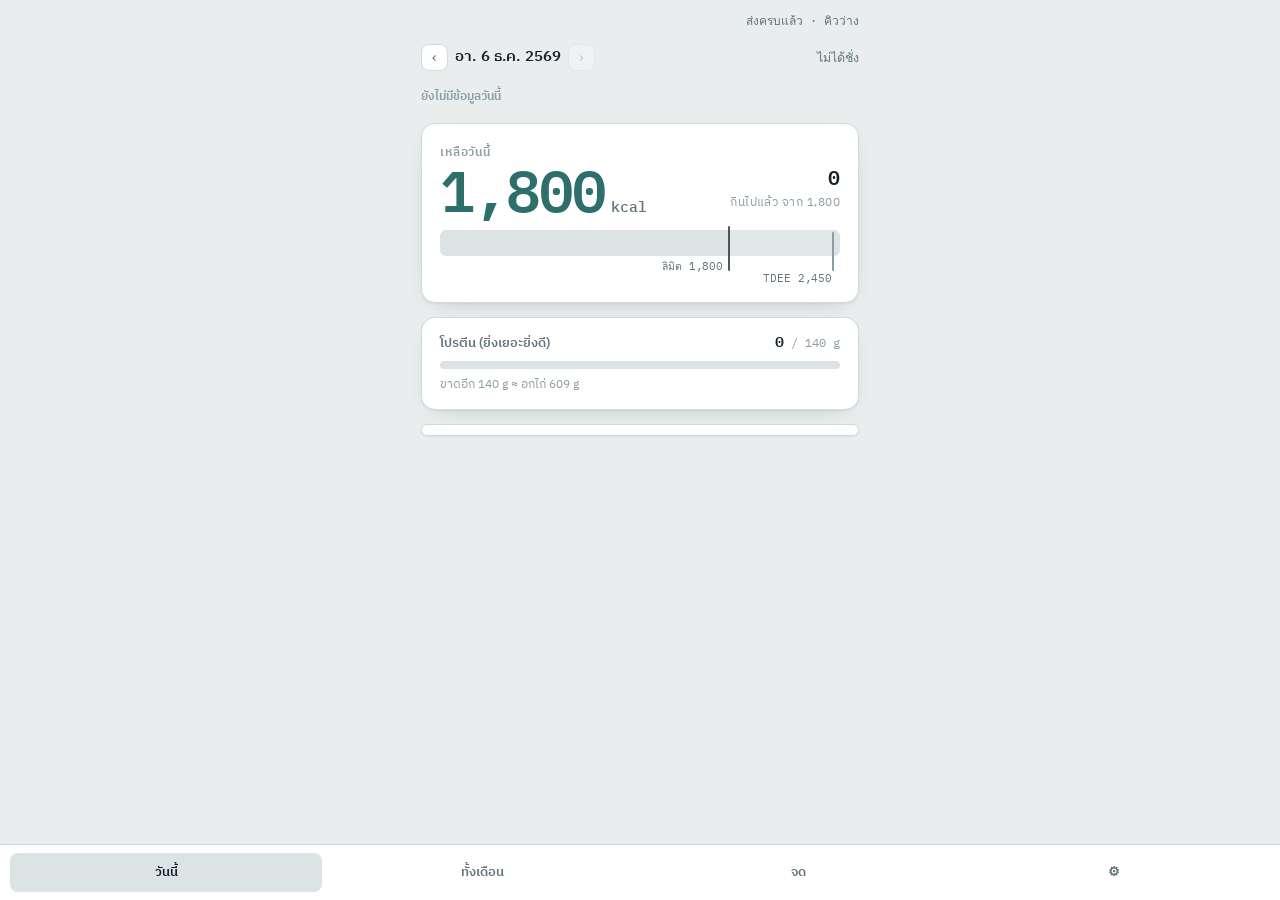
==== commit 06a323c6: "ดึงหน้าจอลงสุดแล้วปล่อยเพื่อรีเฟรชแอพ" ====
--- a/index.html
+++ b/index.html
@@ -47,6 +47,11 @@
   <pre id="boot-error-msg"></pre>
   <button type="button" id="boot-error-reset">ล้างแคชแล้วโหลดใหม่</button>
   <small>ถ้ายังไม่หาย: ปิดแอพแล้วเปิดใหม่อีกครั้ง (ข้อมูลไม่หาย)</small>
+</div>
+
+<!-- ดึงหน้าจอลงจากบนสุดแล้วปล่อย = รีเฟรชแอพ (เช็คโค้ดใหม่ + ดึงข้อมูลใหม่) แทนปิด-เปิดแอพเอง -->
+<div id="pullRefresh" aria-hidden="true">
+  <div class="pill"><span id="pullRefreshIcon">↓</span><span id="pullRefreshText">ดึงลงเพื่อรีเฟรช</span></div>
 </div>
 
 <!-- โครงหน้า: 4 มุมมอง — เนื้อในแต่ละมุมมองใส่ในก้อนงาน ui -->
--- a/css/app.css
+++ b/css/app.css
@@ -54,7 +54,7 @@
     --shadow:0 1px 2px rgba(0,0,0,.4),0 10px 28px -18px rgba(0,0,0,.8);
   }
 *{box-sizing:border-box}
-html,body{margin:0}
+html,body{margin:0;overscroll-behavior-y:contain}
 body{
   background:var(--ground);
   color:var(--ink);
@@ -63,6 +63,22 @@
   padding:0 0 env(safe-area-inset-bottom);
   -webkit-text-size-adjust:100%;
 }
+
+/* แถบ "ดึงลงเพื่อรีเฟรช" — ซ่อนอยู่เหนือจอ ถูกดึงลงมาโชว์ตามระยะนิ้วลากใน app.js */
+#pullRefresh{
+  position:fixed;top:0;left:0;right:0;z-index:15;
+  display:flex;align-items:center;justify-content:center;
+  padding-top:calc(env(safe-area-inset-top) + 10px);
+  opacity:0;transform:translateY(-40px);pointer-events:none;
+}
+#pullRefresh .pill{
+  display:flex;align-items:center;gap:6px;
+  background:var(--card);border:1px solid var(--line);border-radius:20px;
+  padding:6px 14px;font-size:12px;color:var(--muted);box-shadow:var(--shadow);
+}
+#pullRefreshIcon{display:inline-block;font-size:13px;line-height:1}
+#pullRefreshIcon.spin{animation:pr-spin .8s linear infinite}
+@keyframes pr-spin{to{transform:rotate(360deg)}}
 .mono{font-family:"IBM Plex Mono",ui-monospace,monospace;font-variant-numeric:tabular-nums}
 
 /* เลขที่ยังเป็นค่าประมาณจาก AI — ต้องดูต่างจากเลขที่ยืนยันแล้วทุกที่ที่แสดง */
@@ -180,7 +196,7 @@
   border:0;border-top:1px solid var(--line);background:transparent;text-align:left;cursor:pointer;
 }
 .meal:first-child{border-top:0}
-.meal:hover{background:var(--zone)}
+@media (hover:hover){.meal:hover{background:var(--zone)}}
 .chev{
   flex:none;color:var(--faint);font-size:11px;line-height:1;
   transition:transform .15s ease;
@@ -205,7 +221,7 @@
 .mname span{display:block;font-size:11.5px;font-weight:400;color:var(--faint);white-space:nowrap;overflow:hidden;text-overflow:ellipsis}
 .mnums{font-family:"IBM Plex Mono",ui-monospace,monospace;font-size:13.5px;font-variant-numeric:tabular-nums;text-align:right;flex:none}
 .mnums b{font-weight:600}
-.mnums span{display:block;font-size:11px;color:var(--faint)}
+.mnums > span{display:block;font-size:11px;color:var(--faint)}
 .pending{padding:11px 18px;border-top:1px dashed var(--line);font-size:12.5px;color:var(--faint)}
 
 .est-pop{
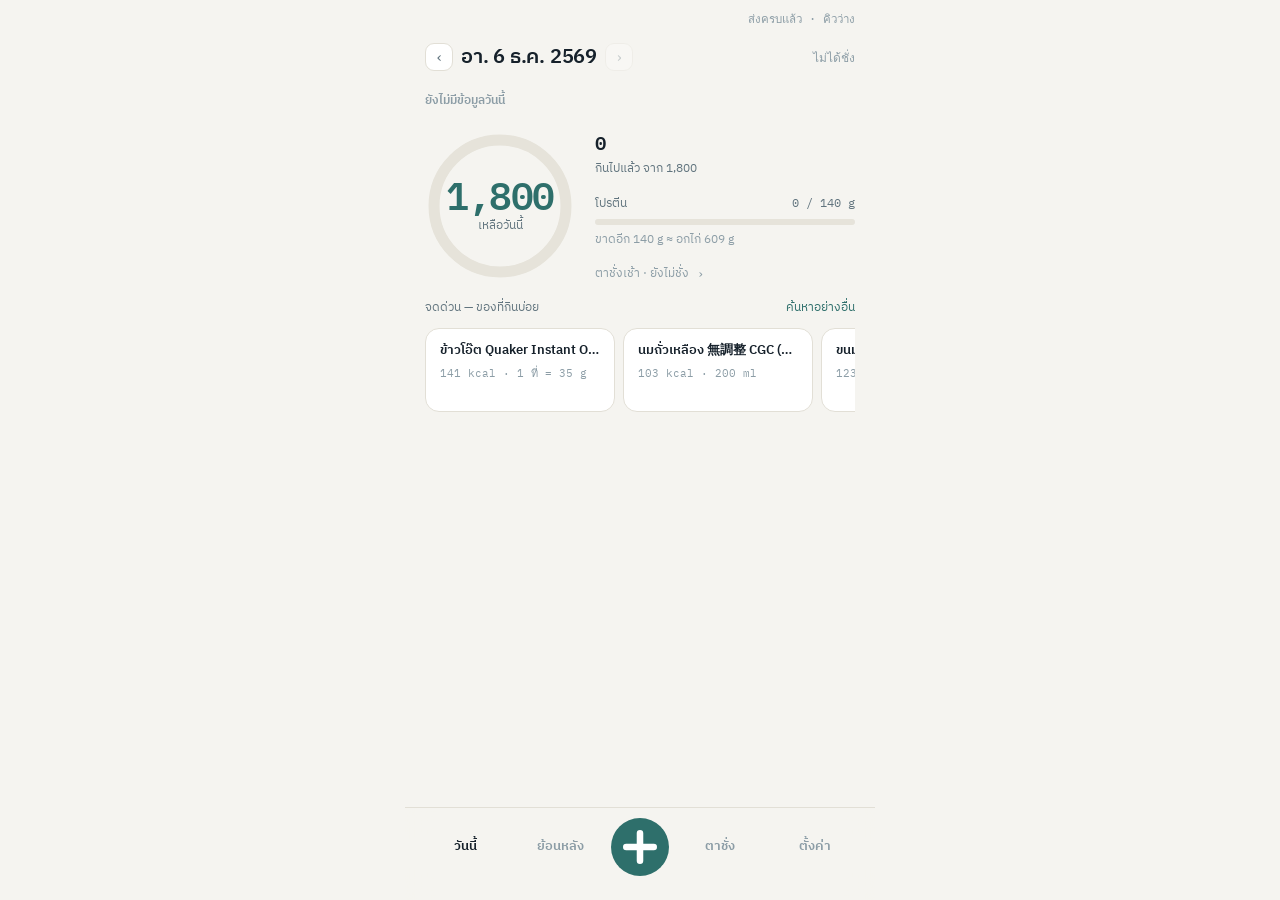
==== commit 6d40b7bc: "รีดีไซน์ 1a: วงแหวนเหลือกินได้ · จดด่วน ×½–×2 · แท็บตาชั่ง · สลับ 7 วัน/เดือน · โหมดมืด" ====
--- a/index.html
+++ b/index.html
@@ -3,11 +3,11 @@
 <head>
 <meta charset="utf-8">
 <meta name="viewport" content="width=device-width, initial-scale=1, maximum-scale=1, user-scalable=no, viewport-fit=cover">
-<meta name="theme-color" content="#E9EDEE">
-<meta name="theme-color" content="#0E151A" media="(prefers-color-scheme: dark)">
+<meta name="theme-color" content="#F5F4F0">
+<meta name="theme-color" content="#14171A" media="(prefers-color-scheme: dark)">
 <title>จดแคล</title>
 
-<!-- PWA / iOS home-screen app -->
+<!-- PWA / iOS home-screen app — ไอคอนยังเป็นไฟล์เดิม ไม่เปลี่ยนในรอบนี้ -->
 <link rel="manifest" href="./manifest.webmanifest">
 <meta name="mobile-web-app-capable" content="yes">
 <meta name="apple-mobile-web-app-capable" content="yes">
@@ -22,21 +22,20 @@
 <link rel="stylesheet" href="./css/app.css">
 
 <!-- ===== error boundary =====
-     ต้องเป็น inline ไม่ใช่โมดูล เพราะหน้าที่ของมันคือรับมือกรณีที่โมดูล/CSS โหลดไม่ได้
-     (import พังตัวเดียว = หน้าขาว และ service worker จะแคชหน้าขาวนั้นค้างไว้ แก้ยากมากบนมือถือ) -->
+     ต้องเป็น inline ไม่ใช่โมดูล เพราะหน้าที่ของมันคือรับมือกรณีที่โมดูล/CSS โหลดไม่ได้ -->
 <style>
   #boot-error{
     display:none;position:fixed;inset:0;z-index:9999;padding:24px 20px;
-    background:#0E151A;color:#E6EDF0;font:15px/1.6 -apple-system,"Segoe UI",sans-serif;
+    background:#14171A;color:#ECEAE4;font:15px/1.6 -apple-system,"Segoe UI",sans-serif;
   }
   #boot-error h1{font-size:17px;margin:0 0 10px}
-  #boot-error pre{white-space:pre-wrap;word-break:break-word;font-size:12px;color:#93A5AE;
-    background:#161F25;border:1px solid #26333B;border-radius:8px;padding:10px;max-height:35vh;overflow:auto}
+  #boot-error pre{white-space:pre-wrap;word-break:break-word;font-size:12px;color:#9BA5AA;
+    background:#1C2023;border:1px solid #2C3135;border-radius:10px;padding:10px;max-height:35vh;overflow:auto}
   #boot-error button{
     -webkit-appearance:none;appearance:none;margin-top:14px;width:100%;padding:14px;
-    background:#54A9A0;color:#06231f;border:0;border-radius:10px;font-size:16px;font-weight:600;
+    background:#6FAFA7;color:#06231f;border:0;border-radius:12px;font-size:16px;font-weight:600;
   }
-  #boot-error small{display:block;margin-top:14px;color:#6D8089}
+  #boot-error small{display:block;margin-top:14px;color:#727C81}
 </style>
 </head>
 <body>
@@ -49,17 +48,16 @@
   <small>ถ้ายังไม่หาย: ปิดแอพแล้วเปิดใหม่อีกครั้ง (ข้อมูลไม่หาย)</small>
 </div>
 
-<!-- ดึงหน้าจอลงจากบนสุดแล้วปล่อย = รีเฟรชแอพ (เช็คโค้ดใหม่ + ดึงข้อมูลใหม่) แทนปิด-เปิดแอพเอง -->
 <div id="pullRefresh" aria-hidden="true">
   <div class="pill"><span id="pullRefreshIcon">↓</span><span id="pullRefreshText">ดึงลงเพื่อรีเฟรช</span></div>
 </div>
 
-<!-- โครงหน้า: 4 มุมมอง — เนื้อในแต่ละมุมมองใส่ในก้อนงาน ui -->
 <main id="app">
   <header id="topbar">
     <div id="syncStatus" class="mono" aria-live="polite"></div>
   </header>
 
+  <!-- ── วันนี้ ─────────────────────────────────────── -->
   <section id="viewDay" class="view" hidden>
     <div class="topline">
       <div class="daynav">
@@ -75,20 +73,40 @@
     </div>
 
     <div class="card meter">
-      <div class="lead">
-        <div class="big" id="bigwrap">
-          <div class="label" id="biglabel">เหลือวันนี้</div>
-          <div class="num" id="bignum">—<span class="unit">kcal</span></div>
+      <div class="ringwrap">
+        <div class="ring" id="ring">
+          <svg width="150" height="150" viewBox="0 0 150 150" aria-hidden="true">
+            <circle class="rtrack" cx="75" cy="75" r="66"></circle>
+            <circle class="rfill" id="ringFill" cx="75" cy="75" r="66"
+                    stroke-dasharray="414.7" stroke-dashoffset="414.7"></circle>
+          </svg>
+          <div class="ringtext">
+            <div class="num" id="bignum">—<span class="unit">kcal</span></div>
+            <div class="label" id="biglabel">เหลือวันนี้</div>
+          </div>
         </div>
-        <div class="eaten-side">
-          <div class="n" id="eaten">—</div>
-          <div class="k">กินไปแล้ว จาก <span id="limit">—</span></div>
+        <div class="ringside">
+          <div class="eaten-side">
+            <div class="n" id="eaten">—</div>
+            <div class="k">กินไปแล้ว จาก <span id="limit">—</span></div>
+          </div>
+          <div class="protein">
+            <div class="prow">
+              <div class="t">โปรตีน</div>
+              <div class="v"><span id="pnow">—</span> / <span id="pgoal">—</span> g</div>
+            </div>
+            <div class="pbar"><div class="pfill" id="pfill"></div></div>
+            <div class="pnote" id="pnote"></div>
+          </div>
+          <button class="bodyline" id="toBody" type="button">
+            <span id="bodySummary">ตาชั่งเช้า · ยังไม่ชั่ง</span><span class="mono">›</span>
+          </button>
         </div>
       </div>
-      <div class="gauge">
-        <div class="track" id="track">
-          <div class="zone-over" id="zoneover"></div>
-        </div>
+
+      <!-- เกจเส้นเดิม: ซ่อนด้วย CSS แต่คงไว้ให้ paintGauge() ของ ui.js ทำงานได้ตามเดิม -->
+      <div class="gauge" aria-hidden="true">
+        <div class="track" id="track"><div class="zone-over" id="zoneover"></div></div>
         <div class="tick" id="tickLimit"></div>
         <div class="tick-label" id="tickLimitLabel"></div>
         <div class="tick soft" id="tickTdee"></div>
@@ -96,13 +114,13 @@
       </div>
     </div>
 
-    <div class="card protein">
-      <div class="prow">
-        <div class="t">โปรตีน (ยิ่งเยอะยิ่งดี)</div>
-        <div class="v"><span id="pnow">—</span><small> / <span id="pgoal">—</span> g</small></div>
-      </div>
-      <div class="pbar"><div class="pfill" id="pfill"></div></div>
-      <div class="pnote" id="pnote"></div>
+    <!-- จดด่วน: แตะครั้งเดียวได้เลย · แตะค้าง/เลือกปริมาณในชีต -->
+    <div class="quick" id="quick">
+      <div class="quickhead">
+        <div class="t">จดด่วน — ของที่กินบ่อย</div>
+        <button type="button" id="quickMore">ค้นหาอย่างอื่น</button>
+      </div>
+      <div class="quickrow" id="quickRow"></div>
     </div>
 
     <div class="card meals" id="meals"></div>
@@ -118,28 +136,42 @@
     </div>
   </section>
 
+  <!-- ── ย้อนหลัง: 7 วัน / ทั้งเดือน ─────────────────── -->
   <section id="viewMonth" class="view" hidden>
-    <div class="topline">
+    <div class="rangebar">
       <div class="date" id="monthTitle">—</div>
-      <div class="weight" id="monthMeta">—</div>
-    </div>
+      <div class="seg-toggle" role="group" aria-label="ช่วงเวลา">
+        <button type="button" id="rangeWeek" aria-pressed="false">7 วัน</button>
+        <button type="button" id="rangeMonth" aria-pressed="true">ทั้งเดือน</button>
+      </div>
+    </div>
+    <div class="weight mono" id="monthMeta">—</div>
 
     <div class="sums">
-      <div class="sum"><div class="k">เฉลี่ยต่อวัน</div><div class="v" id="sAvg">—</div></div>
-      <div class="sum"><div class="k">อยู่ในงบ 1,800</div><div class="v" id="sUnder">—</div></div>
-      <div class="sum"><div class="k" id="sDeficitK">ขาดดุลสะสม (เทียบ TDEE)</div><div class="v" id="sDeficit">—</div></div>
-      <div class="sum"><div class="k">โปรตีนถึงเป้า</div><div class="v" id="sProtein">—</div></div>
-      <div class="sum span" id="sOpenWrap" hidden><div class="k">ยังไม่ยืนยัน</div><div class="v" id="sOpen">—</div></div>
-    </div>
-
-    <div class="card cal">
-      <div class="dow"><span>จ</span><span>อ</span><span>พ</span><span>พฤ</span><span>ศ</span><span>ส</span><span>อา</span></div>
-      <div class="grid" id="grid"></div>
-      <div class="callegend">
-        <div><i class="lg-good"></i>อยู่ในงบ</div>
-        <div><i class="lg-warn"></i>เกินงบ แต่ยังต่ำกว่าที่เผา</div>
-        <div><i class="lg-over"></i>เกินที่เผา</div>
-        <div><i class="lg-open"></i>ยังไม่ยืนยัน</div>
+      <div class="sum"><div class="v" id="sAvg">—</div><div class="k">เฉลี่ยต่อวัน</div></div>
+      <div class="sum"><div class="v" id="sUnder">—</div><div class="k">วันที่อยู่ในงบ</div></div>
+      <div class="sum"><div class="v" id="sDeficit">—</div><div class="k" id="sDeficitK">ขาดดุลสะสม (เทียบ TDEE)</div></div>
+      <div class="sum"><div class="v" id="sProtein">—</div><div class="k">โปรตีนถึงเป้า</div></div>
+      <div class="sum span" id="sOpenWrap" hidden><div class="v" id="sOpen">—</div><div class="k">ยังไม่ยืนยัน</div></div>
+    </div>
+
+    <!-- 7 วัน (วาดโดย ui-1a.js) -->
+    <div id="weekPane" hidden>
+      <div class="weekbars" id="weekBars"></div>
+      <div class="weeknote" id="weekNote"></div>
+    </div>
+
+    <!-- ทั้งเดือน (วาดโดย ui.js เดิม) -->
+    <div id="monthPane">
+      <div class="card cal">
+        <div class="dow"><span>จ</span><span>อ</span><span>พ</span><span>พฤ</span><span>ศ</span><span>ส</span><span>อา</span></div>
+        <div class="grid" id="grid"></div>
+        <div class="callegend">
+          <div><i class="lg-good"></i>อยู่ในงบ</div>
+          <div><i class="lg-warn"></i>เกินงบ แต่ยังต่ำกว่าที่เผา</div>
+          <div><i class="lg-over"></i>เกินที่เผา</div>
+          <div><i class="lg-open"></i>ยังไม่ยืนยัน</div>
+        </div>
       </div>
     </div>
 
@@ -152,69 +184,100 @@
       <div class="wnote" id="wNote"></div>
 
       <div class="brow">
+        <div class="h"><div class="t">% ไขมัน</div><div class="v" id="fRange">—</div></div>
+        <svg class="spark small" id="sparkF" viewBox="0 0 300 38" preserveAspectRatio="none" aria-hidden="true"></svg>
+        <div class="wnote" id="fatNote"></div>
+      </div>
+
+      <div class="brow">
         <div class="h"><div class="t">กล้ามเนื้อ</div><div class="v" id="mRange">—</div></div>
         <svg class="spark small" id="sparkM" viewBox="0 0 300 38" preserveAspectRatio="none" aria-hidden="true"></svg>
         <div class="wnote" id="mNote"></div>
       </div>
-
-      <div class="brow">
-        <div class="h"><div class="t">% ไขมัน</div><div class="v" id="fRange">—</div></div>
-        <svg class="spark small" id="sparkF" viewBox="0 0 300 38" preserveAspectRatio="none" aria-hidden="true"></svg>
-        <div class="wnote" id="fatNote"></div>
-      </div>
-    </div>
-  </section>
+    </div>
+  </section>
+
+  <!-- ── จด: อาหารก่อน ตาชั่งแยกลงล่าง ───────────────── -->
   <section id="viewForm" class="view" hidden>
+    <div class="fcard" id="fMeals">
+      <h3>กินอะไรไปบ้าง — บรรทัดละอย่าง</h3>
+    </div>
+
+    <div class="fcard">
+      <h3>อย่างอื่นที่อยากบอก</h3>
+      <textarea id="fNote" placeholder="เช่น เค็มไหม · หิวตอนไหน · นอนกี่ชั่วโมง · ออกกำลังกายอะไร"></textarea>
+    </div>
+
+    <div class="fcard fsave">
+      <div class="fbtns">
+        <button type="button" class="ghost" id="fSave">บันทึกไว้ก่อน</button>
+        <button type="button" class="primary" id="fSend">ส่งคำนวณ</button>
+      </div>
+      <div class="fsent" id="fSent"></div>
+      <span class="fstatus" id="fStatus"></span>
+    </div>
+  </section>
+
+  <!-- ── ตาชั่ง: แยกออกจากหน้าจดแล้ว ─────────────────── -->
+  <section id="viewBody" class="view" hidden>
     <div class="fcard fweight">
       <div class="frow" style="align-items:flex-end">
         <div class="fg" style="flex:0 0 auto"><label for="fDate">วันที่</label><input type="date" id="fDate"></div>
         <div class="fg" style="flex:0 0 auto"><label for="fTime">เวลาชั่ง</label><input type="time" id="fTime" style="width:96px"></div>
       </div>
       <div class="fmain">
-        <input type="number" id="fWeight" step="0.1" inputmode="decimal" placeholder="—" style="flex:0 1 170px" aria-label="น้ำหนักเช้า กิโลกรัม">
+        <input type="number" id="fWeight" step="0.1" inputmode="decimal" placeholder="—" aria-label="น้ำหนักเช้า กิโลกรัม">
+      </div>
+      <div class="fmain">
         <span class="fdelta" id="fDelta">—</span>
         <span class="u" id="fRef"></span>
       </div>
-      <p class="fhint">ชั่งตอนตื่นนอน เข้าห้องน้ำแล้ว ก่อนกินอะไร · <b>บันทึกไว้ก่อน</b> = เก็บไว้ในเครื่อง แก้ต่อได้ทั้งวัน · <b>ส่งคำนวณ</b> = เข้าคิวให้ AI ประเมิน (ไม่ต้องมีเน็ตตอนกด — ส่งเมื่อมีเน็ต)</p>
+      <p class="fhint">ชั่งตอนตื่นนอน เข้าห้องน้ำแล้ว ก่อนกินอะไร · ทุกช่องแก้ย้อนหลังได้ ช่องว่างไม่ถูกเขียนเป็น 0</p>
     </div>
 
     <div class="fcard">
       <h3>ตาชั่ง dretec</h3>
       <div class="fgrid">
-        <div class="fg"><label for="fBmi">BMI <i id="rBmi"></i></label><input type="number" step="0.1" inputmode="decimal" id="fBmi"></div>
         <div class="fg"><label for="fFat">% ไขมัน <i id="rFat"></i></label><input type="number" step="0.1" inputmode="decimal" id="fFat"></div>
         <div class="fg"><label for="fMuscle">กล้ามเนื้อ กก. <i id="rMuscle"></i></label><input type="number" step="0.1" inputmode="decimal" id="fMuscle"></div>
+        <div class="fg"><label for="fBmi">BMI <i id="rBmi"></i></label><input type="number" step="0.1" inputmode="decimal" id="fBmi"></div>
         <div class="fg"><label for="fVisceral">Visceral Fat</label><input type="number" step="1" inputmode="numeric" id="fVisceral"></div>
         <div class="fg"><label for="fWater">% น้ำ</label><input type="number" step="0.1" inputmode="decimal" id="fWater"></div>
         <div class="fg"><label for="fBone">มวลกระดูก กก.</label><input type="number" step="0.1" inputmode="decimal" id="fBone"></div>
         <div class="fg"><label for="fBmr">BMR kcal</label><input type="number" step="1" inputmode="numeric" id="fBmr"></div>
         <div class="fg"><label for="fMage">Metabolic Age</label><input type="number" step="1" inputmode="numeric" id="fMage"></div>
       </div>
-      <p class="fhint">กรอกเท่าที่แอปขึ้น ช่องว่างจะไม่ถูกเขียนเป็น 0</p>
-    </div>
-
-    <div class="fcard" id="fMeals">
-      <h3>กินอะไรไปบ้าง — บรรทัดละอย่าง</h3>
-    </div>
-
-    <div class="fcard">
-      <h3>อย่างอื่นที่อยากบอก</h3>
-      <textarea id="fNote" placeholder="เช่น เค็มไหม · หิวตอนไหน · นอนกี่ชั่วโมง · ออกกำลังกายอะไร"></textarea>
-    </div>
-
-    <div class="fcard fsave">
-      <div class="fbtns">
-        <button type="button" class="ghost" id="fSave">บันทึกไว้ก่อน</button>
-        <button type="button" class="primary" id="fSend">ส่งคำนวณ</button>
-      </div>
-      <div class="fsent" id="fSent"></div>
-      <span class="fstatus" id="fStatus"></span>
+      <button type="button" class="primary" id="bSave">บันทึกตาชั่ง</button>
+      <span class="fstatus" id="bStatus"></span>
     </div>
   </section>
 
   <div id="foodSuggest" hidden></div>
 
+  <!-- ชีตเลือกปริมาณของ "จดด่วน" -->
+  <div id="quickSheet" class="sheet" hidden>
+    <div class="sheet-card" role="dialog" aria-modal="true" aria-labelledby="qsName">
+      <div class="sheet-h">
+        <div><div class="n" id="qsName">—</div><span class="u" id="qsUnit"></span></div>
+        <button type="button" id="qsClose" aria-label="ปิด">×</button>
+      </div>
+      <div class="sheet-big"><div class="n" id="qsKcal">—</div><div class="k" id="qsMeta">kcal</div></div>
+      <div class="sheet-k">กินไปเท่าไหร่</div>
+      <div class="pick" id="qsPortions"></div>
+      <div class="sheet-k">มื้อไหน</div>
+      <div class="pick words" id="qsMeals"></div>
+      <button type="button" class="go" id="qsGo">บันทึกไว้ในเครื่อง</button>
+      <p class="fine">ไม่ต้องมีเน็ต · แก้ได้ทั้งวัน · ส่งให้ AI ประเมินตอนปิดยอด</p>
+    </div>
+  </div>
+
+  <!-- ── ตั้งค่า ─────────────────────────────────────── -->
   <section id="viewSettings" class="view" hidden>
+    <div class="sgroup">
+      <button type="button" class="srow" id="sGoalRow">เป้าหมายและงบแคล<span class="v" id="sGoalVal">—</span></button>
+      <button type="button" class="srow" id="sProteinRow">โปรตีนเป้า<span class="v" id="sProteinVal">—</span></button>
+    </div>
+
     <div class="fcard">
       <h3>คีย์และโมเดล</h3>
       <p class="fhint">เก็บในเครื่องนี้เท่านั้น (localStorage) ไม่ขึ้น IndexedDB และไม่ถูกส่งออกพร้อมข้อมูลอาหาร</p>
@@ -242,9 +305,13 @@
       </div>
     </div>
 
+    <div class="snote" id="sBackupNote" hidden>
+      <b id="sBackupNoteT">ยังไม่ได้สำรองข้อมูล</b>
+      <span>Safari อาจล้างข้อมูลของเว็บที่ไม่ได้เปิดใน 7 วัน — กดสำรองก่อนไม่ใช้แอพนาน</span>
+    </div>
+
     <div class="fcard">
       <h3>สำรองข้อมูล</h3>
-      <p class="fhint">Safari อาจล้างข้อมูลของเว็บที่ไม่ได้เปิดใน 7 วัน — ส่งออกไว้เป็นระยะ โดยเฉพาะก่อนไม่ใช้แอพนาน</p>
       <div class="fbtns">
         <button type="button" class="ghost" id="sExport">ส่งออกข้อมูล (JSON)</button>
         <button type="button" class="primary" id="sImport">นำเข้า…</button>
@@ -268,9 +335,12 @@
 
   <nav id="tabs">
     <button type="button" id="tabDay">วันนี้</button>
-    <button type="button" id="tabMonth">ทั้งเดือน</button>
-    <button type="button" id="tabForm">จด</button>
-    <button type="button" id="tabSettings" aria-label="ตั้งค่า">⚙</button>
+    <button type="button" id="tabMonth">ย้อนหลัง</button>
+    <button type="button" id="tabForm" class="fab" aria-label="จดอาหาร">
+      <svg width="34" height="34" viewBox="0 0 26 26" aria-hidden="true"><path d="M13 2.5 V23.5 M2.5 13 H23.5" stroke="currentColor" stroke-width="5" stroke-linecap="round"></path></svg>
+    </button>
+    <button type="button" id="tabBody">ตาชั่ง</button>
+    <button type="button" id="tabSettings">ตั้งค่า</button>
   </nav>
 </main>
 
@@ -285,7 +355,6 @@
     if (box) box.style.display = 'block';
   }
   window.addEventListener('error', function (e) {
-    // ดักเฉพาะ error ตอนบูต: ถ้าแอพขึ้นแล้ว (มี data-booted) ไม่ต้องบังหน้าจอ
     if (!document.documentElement.hasAttribute('data-booted'))
       show((e.message || 'error') + '\n' + (e.filename || '') + ':' + (e.lineno || ''));
   });
@@ -293,7 +362,6 @@
     if (!document.documentElement.hasAttribute('data-booted'))
       show('unhandled: ' + ((e.reason && (e.reason.stack || e.reason.message)) || e.reason));
   });
-  // ถ้า 8 วินาทีแล้วแอพยังไม่ประกาศว่าบูตเสร็จ ถือว่าพัง
   setTimeout(function () {
     if (!document.documentElement.hasAttribute('data-booted')) show('แอพไม่ตอบสนองภายใน 8 วินาที (โมดูลอาจโหลดไม่ได้)');
   }, 8000);
--- a/css/app.css
+++ b/css/app.css
@@ -1,70 +1,85 @@
-/* จดแคล — สไตล์แอพ
-   ตัวแปรสีชุดนี้ยกมาจากแดชบอร์ดเดิม (tools/calorie-tracker/today.html) เพื่อให้หน้าตาต่อเนื่องกัน
+/* จดแคล — สไตล์แอพ (รีดีไซน์ 1a: โทนกระดาษอุ่น + เทียลเดียว)
    ธีม: สว่างเป็นค่าตั้งต้น · มืดตามระบบ · บังคับด้วย [data-theme] ได้ทั้งสองทาง
-   ⚠️ layout/คอมโพเนนต์ที่เหลือยกมาจาก today.html ในก้อนงาน ui */
+   โครงคลาสเดิมทั้งหมดยังอยู่ (.meal/.items/.item/.cell/.sum/.fcard…) เพราะ ui.js วาดด้วยคลาสเหล่านี้ */
 
 :root{
-    --ground:#E9EDEE;
-    --card:#FFFFFF;
-    --line:#D2DADC;
-    --ink:#16212B;
-    --muted:#61747E;
-    --faint:#8C9DA6;
-    --eaten:#2E6F6B;
+  --ground:#F5F4F0;
+  --card:#FFFFFF;
+  --line:#E2DFD6;
+  --ink:#16212B;
+  --muted:#61747E;
+  --faint:#8C9DA6;
+  --eaten:#2E6F6B;
+  --eaten-soft:#4E8F89;
+  --eaten-wash:#EEF3F2;
+  --warn:#96702F;
+  --warn-wash:#F5EFE2;
+  --over:#A8563F;
+  --over-wash:#F6EDE9;
+  --protein:#55628F;
+  --track:#E6E3DA;
+  --zone:#EFECE4;
+  --radius:16px;
+  --shadow:none;
+}
+@media (prefers-color-scheme:dark){
+  :root:not([data-theme="light"]){
+    --ground:#14171A;
+    --card:#1C2023;
+    --line:#2C3135;
+    --ink:#ECEAE4;
+    --muted:#9BA5AA;
+    --faint:#727C81;
+    --eaten:#6FAFA7;
     --eaten-soft:#4E8F89;
-    --warn:#B07A2E;
-    --over:#AC4133;
-    --protein:#55628F;
-    --track:#DCE3E5;
-    --zone:#E3E9EA;
-    --shadow:0 1px 2px rgba(22,33,43,.06),0 8px 24px -16px rgba(22,33,43,.35);
+    --eaten-wash:#1B2827;
+    --warn:#D2A055;
+    --warn-wash:#262017;
+    --over:#D3826A;
+    --over-wash:#281B17;
+    --protein:#8792C4;
+    --track:#272B2E;
+    --zone:#202427;
   }
-  @media (prefers-color-scheme:dark){
-    :root:not([data-theme="light"]){
-      --ground:#0E151A;
-      --card:#161F25;
-      --line:#26333B;
-      --ink:#E6EDF0;
-      --muted:#93A5AE;
-      --faint:#6D8089;
-      --eaten:#54A9A0;
-      --eaten-soft:#3C7D77;
-      --warn:#D2A055;
-      --over:#D3675A;
-      --protein:#8792C4;
-      --track:#212C33;
-      --zone:#1B242A;
-      --shadow:0 1px 2px rgba(0,0,0,.4),0 10px 28px -18px rgba(0,0,0,.8);
-    }
-  }
-  :root[data-theme="dark"]{
-    --ground:#0E151A;
-    --card:#161F25;
-    --line:#26333B;
-    --ink:#E6EDF0;
-    --muted:#93A5AE;
-    --faint:#6D8089;
-    --eaten:#54A9A0;
-    --eaten-soft:#3C7D77;
-    --warn:#D2A055;
-    --over:#D3675A;
-    --protein:#8792C4;
-    --track:#212C33;
-    --zone:#1B242A;
-    --shadow:0 1px 2px rgba(0,0,0,.4),0 10px 28px -18px rgba(0,0,0,.8);
-  }
+}
+:root[data-theme="dark"]{
+  --ground:#14171A;
+  --card:#1C2023;
+  --line:#2C3135;
+  --ink:#ECEAE4;
+  --muted:#9BA5AA;
+  --faint:#727C81;
+  --eaten:#6FAFA7;
+  --eaten-soft:#4E8F89;
+  --eaten-wash:#1B2827;
+  --warn:#D2A055;
+  --warn-wash:#262017;
+  --over:#D3826A;
+  --over-wash:#281B17;
+  --protein:#8792C4;
+  --track:#272B2E;
+  --zone:#202427;
+}
+
 *{box-sizing:border-box}
 html,body{margin:0;overscroll-behavior-y:contain}
 body{
-  background:var(--ground);
-  color:var(--ink);
+  background:var(--ground);color:var(--ink);
   font-family:"IBM Plex Sans Thai",-apple-system,BlinkMacSystemFont,"Segoe UI",sans-serif;
-  font-size:15px;line-height:1.5;
+  font-size:15px;line-height:1.55;
   padding:0 0 env(safe-area-inset-bottom);
   -webkit-text-size-adjust:100%;
 }
-
-/* แถบ "ดึงลงเพื่อรีเฟรช" — ซ่อนอยู่เหนือจอ ถูกดึงลงมาโชว์ตามระยะนิ้วลากใน app.js */
+.mono{font-family:"IBM Plex Mono",ui-monospace,monospace;font-variant-numeric:tabular-nums}
+button{font:inherit;color:inherit}
+:focus-visible{outline:2px solid var(--eaten);outline-offset:2px;border-radius:8px}
+
+/* เลขที่ยังเป็นค่าประมาณจาก AI */
+.est{border-bottom:1.5px dotted var(--warn);color:var(--warn);cursor:pointer}
+.est::before{content:"~"}
+#boot-error{display:none}
+
+/* แถบดึงลงเพื่อรีเฟรช */
 #pullRefresh{
   position:fixed;top:0;left:0;right:0;z-index:15;
   display:flex;align-items:center;justify-content:center;
@@ -73,352 +88,363 @@
 }
 #pullRefresh .pill{
   display:flex;align-items:center;gap:6px;
-  background:var(--card);border:1px solid var(--line);border-radius:20px;
-  padding:6px 14px;font-size:12px;color:var(--muted);box-shadow:var(--shadow);
+  background:var(--card);border:1px solid var(--line);border-radius:999px;
+  padding:6px 14px;font-size:12px;color:var(--muted);
 }
 #pullRefreshIcon{display:inline-block;font-size:13px;line-height:1}
 #pullRefreshIcon.spin{animation:pr-spin .8s linear infinite}
 @keyframes pr-spin{to{transform:rotate(360deg)}}
-.mono{font-family:"IBM Plex Mono",ui-monospace,monospace;font-variant-numeric:tabular-nums}
-
-/* เลขที่ยังเป็นค่าประมาณจาก AI — ต้องดูต่างจากเลขที่ยืนยันแล้วทุกที่ที่แสดง */
-.est{border-bottom:1.5px dotted var(--warn);color:var(--warn);cursor:pointer}
-.est::before{content:"~"}
-
-/* กล่อง error boundary (สไตล์อยู่ใน index.html ด้วยเพราะต้องทำงานตอน css โหลดไม่ได้) */
-#boot-error{display:none}
 
 /* ── โครงแอพ ─────────────────────────────────────────── */
 #app{
   max-width:470px;margin:0 auto;
-  padding:12px 16px calc(72px + env(safe-area-inset-bottom));
+  padding:calc(env(safe-area-inset-top) + 10px) 20px calc(108px + env(safe-area-inset-bottom));
   display:flex;flex-direction:column;gap:14px;
 }
-#topbar{display:flex;align-items:center;justify-content:flex-end;min-height:1.2em}
-#syncStatus{font-size:12px;color:var(--muted)}
+#topbar{display:flex;align-items:center;justify-content:flex-end;min-height:1.1em}
+#syncStatus{font-family:"IBM Plex Mono",ui-monospace,monospace;font-size:11.5px;color:var(--faint)}
 #syncStatus[data-state="error"]{color:var(--over)}
 #syncStatus[data-state="confirmed"]{color:var(--eaten)}
-#syncStatus[data-state="queued"],
-#syncStatus[data-state="sending"],
-#syncStatus[data-state="estimated"]{color:var(--warn)}
-
-.view{display:flex;flex-direction:column;gap:14px}
+#syncStatus[data-state="queued"],#syncStatus[data-state="sending"],#syncStatus[data-state="estimated"]{color:var(--warn)}
+
+.view{display:flex;flex-direction:column;gap:16px}
 .view[hidden]{display:none}
 
+/* แท็บบาร์: 4 แท็บ + ปุ่มกลมกลาง */
 #tabs{
   position:fixed;left:0;right:0;bottom:0;z-index:20;
-  display:flex;gap:4px;
-  background:var(--card);border-top:1px solid var(--line);
-  padding:8px 10px calc(8px + env(safe-area-inset-bottom));
+  display:flex;align-items:center;gap:6px;
+  max-width:470px;margin:0 auto;
+  background:color-mix(in srgb,var(--ground) 94%,transparent);
+  backdrop-filter:blur(14px);-webkit-backdrop-filter:blur(14px);
+  border-top:1px solid var(--line);
+  padding:10px 16px calc(24px + env(safe-area-inset-bottom));
 }
 #tabs button{
   flex:1;-webkit-appearance:none;appearance:none;border:0;background:transparent;
-  color:var(--muted);font:inherit;font-size:13px;font-weight:600;
-  padding:10px 8px;border-radius:8px;cursor:pointer;
-}
-#tabs button[aria-current="page"]{background:var(--track);color:var(--ink)}
-
-button{font:inherit;color:inherit}
-:focus-visible{outline:2px solid var(--eaten);outline-offset:2px;border-radius:6px}
-
+  color:var(--faint);font:inherit;font-size:12.5px;font-weight:600;
+  padding:9px 4px;border-radius:10px;cursor:pointer;
+}
+#tabs button[aria-current="page"]{color:var(--ink)}
+#tabs button.fab{
+  flex:0 0 58px;width:58px;height:58px;border-radius:50%;
+  background:var(--eaten);color:var(--card);
+  display:flex;align-items:center;justify-content:center;padding:0;
+}
+#tabs button.fab svg{display:block}
+#tabs button.fab:active{transform:scale(.95)}
+
+/* หัววัน */
 .topline{display:flex;align-items:baseline;justify-content:space-between;gap:12px}
-.date{font-size:15px;font-weight:600;letter-spacing:.01em}
-.daynav{display:flex;align-items:center;gap:7px;min-width:0}
+.date{font-size:20px;font-weight:600;letter-spacing:-.2px}
+.daynav{display:flex;align-items:center;gap:8px;min-width:0}
 .arrow{
   flex:none;border:1px solid var(--line);background:var(--card);color:var(--muted);
-  width:27px;height:27px;border-radius:8px;padding:0;font-size:15px;line-height:1;
+  width:28px;height:28px;border-radius:9px;padding:0;font-size:15px;line-height:1;
   display:flex;align-items:center;justify-content:center;cursor:pointer;
 }
-.arrow:hover:not(:disabled){color:var(--ink)}
 .arrow:disabled{opacity:.3;cursor:default}
-.weight{font-family:"IBM Plex Mono",ui-monospace,monospace;font-size:12.5px;color:var(--muted);font-variant-numeric:tabular-nums}
-
-.daymeta{display:flex;align-items:center;gap:8px;flex-wrap:wrap;min-height:0}
+.weight{font-family:"IBM Plex Mono",ui-monospace,monospace;font-size:12px;color:var(--faint);font-variant-numeric:tabular-nums}
+.daymeta{display:flex;align-items:center;gap:8px;flex-wrap:wrap}
 .backtoday{
-  align-self:flex-start;border:1px solid var(--line);background:var(--card);
+  border:1px solid var(--line);background:var(--card);
   border-radius:999px;padding:4px 12px;font-size:12px;color:var(--muted);cursor:pointer;
 }
-.backtoday:hover{color:var(--ink)}
-.daystate{
-  font-size:12px;font-weight:600;padding:3px 10px;border-radius:999px;
-  background:var(--track);color:var(--muted);
-}
-.daystate.confirmed{background:color-mix(in srgb,var(--eaten) 18%,var(--card));color:var(--eaten)}
-.daystate.estimated,.daystate.queued{background:color-mix(in srgb,var(--warn) 18%,var(--card));color:var(--warn)}
-.daystate.draft{background:var(--track);color:var(--muted)}
+.daystate{font-size:11.5px;font-weight:600;padding:3px 10px;border-radius:999px;background:var(--track);color:var(--muted)}
+.daystate.confirmed{background:var(--eaten-wash);color:var(--eaten)}
+.daystate.estimated,.daystate.queued,.daystate.sending{background:var(--warn-wash);color:var(--warn)}
+.daystate.error{background:var(--over-wash);color:var(--over)}
 .daystate.empty{background:transparent;color:var(--faint);padding-left:0}
 
-.card{background:var(--card);border:1px solid var(--line);border-radius:14px;box-shadow:var(--shadow)}
-
-/* ── มุมมองรายวัน ────────────────────────────────────── */
-.meter{padding:20px 18px 16px;display:flex;flex-direction:column;gap:14px}
-.lead{display:flex;align-items:flex-end;justify-content:space-between;gap:14px}
-.big{display:flex;flex-direction:column;gap:1px}
-.big .label{font-size:12px;letter-spacing:.07em;text-transform:uppercase;color:var(--faint);font-weight:600}
-.big .num{
-  font-family:"IBM Plex Mono",ui-monospace,monospace;
-  font-size:58px;line-height:.92;font-weight:600;letter-spacing:-.035em;
-  font-variant-numeric:tabular-nums;color:var(--eaten);
-}
-.big.is-over .num{color:var(--over)}
-.big .unit{font-size:15px;font-weight:500;color:var(--muted);margin-left:6px;letter-spacing:0}
-.eaten-side{text-align:right;display:flex;flex-direction:column;gap:2px;padding-bottom:5px}
-.eaten-side .n{font-family:"IBM Plex Mono",ui-monospace,monospace;font-size:20px;font-weight:600;font-variant-numeric:tabular-nums}
-.eaten-side .k{font-size:11.5px;color:var(--faint);letter-spacing:.04em}
-
-.gauge{position:relative;padding-bottom:19px}
-.track{position:relative;height:26px;border-radius:6px;background:var(--track);overflow:hidden;display:flex}
-.zone-over{position:absolute;top:0;bottom:0;background:var(--zone)}
-.seg{position:relative;height:100%;border-right:1.5px solid var(--card)}
-.seg:last-child{border-right:0}
-.seg.over{background:var(--over)!important}
-.tick{position:absolute;top:-4px;bottom:15px;width:2px;background:var(--ink);opacity:.75;border-radius:1px}
-.tick.soft{background:var(--faint);opacity:1;top:2px}
-.tick-label{
-  position:absolute;bottom:0;font-family:"IBM Plex Mono",ui-monospace,monospace;
-  font-size:10.5px;color:var(--muted);white-space:nowrap;transform:translateX(-50%);
-  font-variant-numeric:tabular-nums;letter-spacing:-.01em;
-}
-
-.protein{padding:13px 18px 15px;display:flex;flex-direction:column;gap:7px}
+.card{background:var(--card);border:1px solid var(--line);border-radius:var(--radius)}
+
+/* ── หน้าแรก: วงแหวน “เหลือกินได้อีก” ──────────────── */
+.meter{padding:0;background:transparent;border:0;display:flex;flex-direction:column;gap:18px}
+.ringwrap{display:flex;align-items:center;gap:20px}
+.ring{position:relative;width:150px;height:150px;flex:none}
+.ring svg{display:block;transform:rotate(-90deg)}
+.ring .rtrack{fill:none;stroke:var(--track);stroke-width:11}
+.ring .rfill{fill:none;stroke:var(--eaten);stroke-width:11;stroke-linecap:round;transition:stroke-dashoffset .45s cubic-bezier(.2,.8,.2,1)}
+.ring.is-over .rfill{stroke:var(--over)}
+.ringtext{position:absolute;inset:0;display:flex;flex-direction:column;align-items:center;justify-content:center;gap:3px;text-align:center}
+.ringtext .num{
+  font-family:"IBM Plex Mono",ui-monospace,monospace;font-size:38px;line-height:1;font-weight:600;
+  letter-spacing:-.04em;font-variant-numeric:tabular-nums;color:var(--eaten);
+}
+.ring.is-over .ringtext .num{color:var(--over)}
+.ringtext .num .unit{display:none}
+.ringtext .label{font-size:11.5px;color:var(--muted)}
+.ringside{flex:1;min-width:0;display:flex;flex-direction:column;gap:16px}
+.eaten-side{display:flex;flex-direction:column;gap:2px}
+.eaten-side .n{font-family:"IBM Plex Mono",ui-monospace,monospace;font-size:19px;font-weight:600;font-variant-numeric:tabular-nums}
+.eaten-side .k{font-size:11.5px;color:var(--muted)}
+
+/* เกจเส้นเดิมยังอยู่ใน DOM เพื่อให้ paintGauge ของ ui.js ทำงานได้ แต่ไม่ต้องแสดง */
+.gauge{display:none}
+
+.protein{display:flex;flex-direction:column;gap:6px;background:transparent;border:0;padding:0}
 .prow{display:flex;align-items:baseline;justify-content:space-between;gap:10px}
-.prow .t{font-size:13px;font-weight:600;color:var(--muted)}
-.prow .v{font-family:"IBM Plex Mono",ui-monospace,monospace;font-size:14.5px;font-weight:600;font-variant-numeric:tabular-nums}
-.prow .v small{color:var(--faint);font-weight:400}
-.pbar{position:relative;height:8px;border-radius:4px;background:var(--track);overflow:hidden}
-.pfill{height:100%;background:var(--protein);border-radius:4px}
-.pnote{font-size:12px;color:var(--faint)}
-
-.meals{padding:6px 0 4px}
+.prow .t{font-size:12px;color:var(--muted)}
+.prow .v{font-family:"IBM Plex Mono",ui-monospace,monospace;font-size:12px;color:var(--muted);font-variant-numeric:tabular-nums}
+.pbar{position:relative;height:6px;border-radius:3px;background:var(--track);overflow:hidden}
+.pfill{height:100%;background:var(--protein);border-radius:3px;transition:width .4s ease}
+.pnote{font-size:11.5px;color:var(--faint)}
+
+.bodyline{
+  display:flex;align-items:center;gap:8px;background:transparent;border:0;padding:0;
+  font-size:11.5px;color:var(--faint);cursor:pointer;text-align:left;white-space:nowrap;
+}
+.bodyline b{font-family:"IBM Plex Mono",ui-monospace,monospace;font-weight:500;color:var(--muted)}
+
+/* ── แถบจดด่วน ──────────────────────────────────────── */
+.quick{display:flex;flex-direction:column;gap:10px}
+.quickhead{display:flex;align-items:baseline;justify-content:space-between;gap:10px}
+.quickhead .t{font-size:12px;color:var(--muted)}
+.quickhead button{border:0;background:transparent;color:var(--eaten);font-size:12px;cursor:pointer;padding:0}
+.quickrow{display:flex;gap:8px;overflow-x:auto;padding-bottom:2px;scrollbar-width:none}
+.quickrow::-webkit-scrollbar{display:none}
+.qchip{
+  flex:none;min-width:106px;max-width:190px;
+  display:flex;flex-direction:column;gap:5px;align-items:flex-start;
+  padding:12px 14px;border:1px solid var(--line);border-radius:14px;
+  background:var(--card);cursor:pointer;text-align:left;
+}
+.qchip:active{transform:scale(.97)}
+.qchip .n{font-size:12.5px;font-weight:600;white-space:nowrap;overflow:hidden;text-overflow:ellipsis;max-width:100%}
+.qchip .k{font-family:"IBM Plex Mono",ui-monospace,monospace;font-size:11px;color:var(--faint);font-variant-numeric:tabular-nums}
+.qchip.is-on{border-color:var(--eaten);background:var(--eaten-wash)}
+
+/* ชีตเลือกปริมาณ */
+.sheet{
+  position:fixed;inset:0;z-index:40;background:color-mix(in srgb,var(--ink) 42%,transparent);
+  display:flex;align-items:flex-end;justify-content:center;padding:0;
+}
+.sheet[hidden]{display:none}
+.sheet-card{
+  width:100%;max-width:470px;background:var(--card);
+  border-radius:20px 20px 0 0;padding:20px 20px calc(24px + env(safe-area-inset-bottom));
+  display:flex;flex-direction:column;gap:16px;
+}
+.sheet-h{display:flex;align-items:flex-start;justify-content:space-between;gap:12px}
+.sheet-h .n{font-size:16px;font-weight:600;line-height:1.4}
+.sheet-h .u{font-family:"IBM Plex Mono",ui-monospace,monospace;font-size:11.5px;color:var(--faint);display:block;margin-top:3px}
+.sheet-h button{border:0;background:var(--track);width:30px;height:30px;border-radius:10px;color:var(--muted);font-size:18px;line-height:1;cursor:pointer;flex:none}
+.sheet-big{
+  background:var(--eaten-wash);border-radius:16px;padding:22px;
+  display:flex;flex-direction:column;align-items:center;gap:4px;
+}
+.sheet-big .n{font-family:"IBM Plex Mono",ui-monospace,monospace;font-size:42px;font-weight:600;letter-spacing:-.04em;color:var(--eaten);line-height:1}
+.sheet-big .k{font-size:11.5px;color:var(--muted)}
+.sheet-k{font-size:12px;color:var(--muted)}
+.pick{display:flex;gap:8px}
+.pick button{
+  flex:1;padding:13px 0;border-radius:12px;border:1px solid var(--line);background:var(--card);
+  color:var(--muted);font-family:"IBM Plex Mono",ui-monospace,monospace;font-size:14px;cursor:pointer;
+}
+.pick button.on{border-color:var(--eaten);background:var(--eaten-wash);color:var(--eaten);font-weight:600}
+.pick.words button{font-family:inherit;font-size:13px}
+.sheet .go{
+  border:0;background:var(--eaten);color:var(--card);border-radius:14px;
+  padding:16px;font-size:15px;font-weight:600;cursor:pointer;
+}
+.sheet .go:active{transform:scale(.99)}
+.sheet .fine{font-size:11.5px;color:var(--faint);text-align:center;margin:0}
+
+/* ── รายการมื้อ (ui.js วาด) ─────────────────────────── */
+.meals{padding:0;background:transparent;border:0;display:flex;flex-direction:column}
 .meal{
   -webkit-appearance:none;appearance:none;
-  display:flex;align-items:center;gap:12px;padding:11px 18px;width:100%;
+  display:flex;align-items:center;gap:12px;padding:14px 0;width:100%;
   border:0;border-top:1px solid var(--line);background:transparent;text-align:left;cursor:pointer;
 }
 .meal:first-child{border-top:0}
-@media (hover:hover){.meal:hover{background:var(--zone)}}
-.chev{
-  flex:none;color:var(--faint);font-size:11px;line-height:1;
-  transition:transform .15s ease;
-}
+.chev{flex:none;color:var(--faint);font-size:10px;line-height:1;transition:transform .15s ease}
 @media (prefers-reduced-motion:reduce){.chev{transition:none}}
 .meal[aria-expanded="true"] .chev{transform:rotate(90deg)}
-.items{padding:2px 18px 12px 39px;display:flex;flex-direction:column;gap:5px}
-.items[hidden]{display:none}   /* display:flex ทับกฎ [hidden] ของเบราว์เซอร์ ต้องเขียนเอง */
-.item{
-  display:flex;align-items:baseline;justify-content:space-between;gap:10px;
-  font-size:12px;color:var(--muted);
-}
-.item .n{flex:1;min-width:0}
-.item .v{
-  font-family:"IBM Plex Mono",ui-monospace,monospace;font-size:11.5px;flex:none;
-  font-variant-numeric:tabular-nums;color:var(--faint);
-}
-.item .v b{color:var(--muted);font-weight:600}
-.item.comment{display:block;font-size:11.5px;color:var(--faint);padding-top:2px}
-.swatch{width:9px;height:22px;border-radius:3px;flex:none}
+.swatch{display:none}
 .mname{font-size:14px;font-weight:600;flex:1;min-width:0}
 .mname span{display:block;font-size:11.5px;font-weight:400;color:var(--faint);white-space:nowrap;overflow:hidden;text-overflow:ellipsis}
-.mnums{font-family:"IBM Plex Mono",ui-monospace,monospace;font-size:13.5px;font-variant-numeric:tabular-nums;text-align:right;flex:none}
-.mnums b{font-weight:600}
-.mnums > span{display:block;font-size:11px;color:var(--faint)}
-.pending{padding:11px 18px;border-top:1px dashed var(--line);font-size:12.5px;color:var(--faint)}
+.mnums{font-family:"IBM Plex Mono",ui-monospace,monospace;font-size:13px;font-variant-numeric:tabular-nums;text-align:right;flex:none;color:var(--muted)}
+.mnums b{font-weight:600;color:var(--ink)}
+.mnums > span{display:block;font-size:10.5px;color:var(--faint)}
+.items{padding:0 0 12px;display:flex;flex-direction:column;gap:6px}
+.items[hidden]{display:none}
+.item{display:flex;align-items:baseline;justify-content:space-between;gap:10px;font-size:12px;color:var(--muted)}
+.item .n{flex:1;min-width:0}
+.item .v{font-family:"IBM Plex Mono",ui-monospace,monospace;font-size:11px;flex:none;font-variant-numeric:tabular-nums;color:var(--faint)}
+.item.comment{display:block;font-size:11.5px;color:var(--faint)}
+.pending{padding:14px 0;border-top:1px solid var(--line);font-size:12.5px;color:var(--faint)}
 
 .est-pop{
-  position:fixed;inset:0;z-index:40;
-  background:rgba(14,21,26,.45);
-  display:flex;align-items:flex-end;justify-content:center;
-  padding:16px 16px calc(16px + env(safe-area-inset-bottom));
+  position:fixed;inset:0;z-index:45;background:color-mix(in srgb,var(--ink) 42%,transparent);
+  display:flex;align-items:flex-end;justify-content:center;padding:0;
 }
 .est-pop[hidden]{display:none}
 .est-pop-card{
-  width:100%;max-width:470px;background:var(--card);border:1px solid var(--line);
-  border-radius:14px;box-shadow:var(--shadow);padding:14px 16px 16px;
-  display:flex;flex-direction:column;gap:10px;max-height:70vh;overflow:auto;
+  width:100%;max-width:470px;background:var(--card);
+  border-radius:20px 20px 0 0;padding:18px 20px calc(24px + env(safe-area-inset-bottom));
+  display:flex;flex-direction:column;gap:10px;max-height:72vh;overflow:auto;
 }
 .est-pop-h{display:flex;align-items:center;justify-content:space-between;gap:10px}
 .est-pop-h b{font-size:14px}
-.est-pop-h button{
-  -webkit-appearance:none;appearance:none;border:0;background:var(--track);
-  width:28px;height:28px;border-radius:8px;font-size:18px;line-height:1;cursor:pointer;color:var(--muted);
-}
-.est-line{font-size:13px;color:var(--muted)}
+.est-pop-h button{border:0;background:var(--track);width:30px;height:30px;border-radius:10px;font-size:18px;line-height:1;cursor:pointer;color:var(--muted)}
+.est-line{font-size:12.5px;color:var(--muted)}
 .est-line .n{font-weight:600;color:var(--ink)}
-.est-k{font-size:11.5px;font-weight:600;color:var(--faint);letter-spacing:.04em;margin:8px 0 4px}
-
-/* ── มุมมองทั้งเดือน ─────────────────────────────────── */
-.sums{display:grid;grid-template-columns:1fr 1fr;gap:1px;background:var(--line);border-radius:14px;overflow:hidden;border:1px solid var(--line)}
-.sum{background:var(--card);padding:12px 14px;display:flex;flex-direction:column;gap:1px}
+.est-k{font-family:"IBM Plex Mono",ui-monospace,monospace;font-size:10.5px;font-weight:600;color:var(--faint);letter-spacing:.1em;text-transform:uppercase;margin:8px 0 2px}
+
+/* ── ย้อนหลัง: สลับ 7 วัน / ทั้งเดือน ──────────────── */
+.rangebar{display:flex;align-items:center;justify-content:space-between;gap:12px}
+.seg-toggle{display:flex;padding:3px;border-radius:12px;background:var(--track);gap:2px}
+.seg-toggle button{
+  border:0;background:transparent;color:var(--muted);
+  padding:7px 14px;border-radius:9px;font-size:12.5px;font-weight:600;cursor:pointer;
+}
+.seg-toggle button[aria-pressed="true"]{background:var(--ink);color:var(--ground)}
+
+.weekbars{display:flex;align-items:flex-end;gap:9px;height:180px;padding:4px 0 0}
+.weekbars .wbar{flex:1;display:flex;flex-direction:column;justify-content:flex-end;align-items:center;gap:8px;height:100%}
+.weekbars .wbar i{width:100%;border-radius:6px 6px 0 0;background:var(--eaten);display:block;min-height:4px}
+.weekbars .wbar.warn i{background:var(--warn)}
+.weekbars .wbar.bad i{background:var(--over)}
+.weekbars .wbar.none i{background:var(--track)}
+.weekbars .wbar span{font-family:"IBM Plex Mono",ui-monospace,monospace;font-size:10.5px;color:var(--faint)}
+.weeknote{font-size:11.5px;color:var(--faint);display:flex;gap:14px;flex-wrap:wrap}
+
+.sums{display:grid;grid-template-columns:1fr 1fr;gap:9px}
+.sum{background:var(--card);border:1px solid var(--line);border-radius:13px;padding:13px 14px;display:flex;flex-direction:column-reverse;gap:3px}
 .sum[hidden]{display:none}
 .sum.span{grid-column:1/-1}
-.sum .k{font-size:11.5px;color:var(--faint);letter-spacing:.03em}
-.sum .v{font-family:"IBM Plex Mono",ui-monospace,monospace;font-size:19px;font-weight:600;font-variant-numeric:tabular-nums}
-.sum .v small{font-size:11.5px;font-weight:400;color:var(--muted);margin-left:3px;font-family:"IBM Plex Sans Thai",sans-serif}
+.sum .k{font-size:11px;color:var(--faint)}
+.sum .v{font-family:"IBM Plex Mono",ui-monospace,monospace;font-size:18px;font-weight:600;font-variant-numeric:tabular-nums}
+.sum .v small{font-size:11px;font-weight:400;color:var(--muted);margin-left:3px;font-family:"IBM Plex Sans Thai",sans-serif}
 .sum .v.good{color:var(--eaten)}
 .sum .v.bad{color:var(--over)}
 .sum .v.warn{color:var(--warn)}
 
-.cal{padding:12px 10px 14px;display:flex;flex-direction:column;gap:6px}
-.dow{display:grid;grid-template-columns:repeat(7,1fr);gap:4px}
-.dow span{
-  text-align:center;font-size:10.5px;font-weight:600;color:var(--faint);
-  letter-spacing:.03em;padding-bottom:2px;
-}
-.grid{display:grid;grid-template-columns:repeat(7,1fr);gap:4px}
+.cal{padding:0;background:transparent;border:0;display:flex;flex-direction:column;gap:6px}
+.dow{display:grid;grid-template-columns:repeat(7,1fr);gap:5px}
+.dow span{text-align:center;font-family:"IBM Plex Mono",ui-monospace,monospace;font-size:10.5px;font-weight:600;color:var(--faint);padding-bottom:2px}
+.grid{display:grid;grid-template-columns:repeat(7,1fr);gap:5px}
 .cell{
   -webkit-appearance:none;appearance:none;
-  position:relative;aspect-ratio:1/1.08;border-radius:8px;border:1px solid transparent;
-  background:var(--track);padding:4px 2px 3px;display:flex;flex-direction:column;
+  position:relative;aspect-ratio:1/1.1;border-radius:9px;border:1px solid transparent;
+  background:var(--track);padding:3px 2px;display:flex;flex-direction:column;
   align-items:center;justify-content:center;gap:1px;cursor:pointer;
 }
 .cell.blank{background:transparent;cursor:default}
-.cell .dd{
-  position:absolute;top:3px;left:5px;font-size:9.5px;font-weight:600;color:var(--faint);
-  font-variant-numeric:tabular-nums;line-height:1;
-}
-.cell .kk{
-  font-family:"IBM Plex Mono",ui-monospace,monospace;font-size:12px;font-weight:600;
-  font-variant-numeric:tabular-nums;line-height:1;margin-top:5px;
-}
-.cell .pp{font-size:9px;color:var(--faint);line-height:1;font-variant-numeric:tabular-nums}
-.cell.good{background:color-mix(in srgb,var(--eaten) 16%,var(--card))}
+.cell .dd{position:absolute;top:3px;left:5px;font-family:"IBM Plex Mono",ui-monospace,monospace;font-size:9px;color:var(--faint);line-height:1}
+.cell .kk{font-family:"IBM Plex Mono",ui-monospace,monospace;font-size:11px;font-weight:600;font-variant-numeric:tabular-nums;line-height:1;margin-top:5px;color:var(--muted)}
+.cell .pp{display:none}
+.cell.good{background:var(--eaten-wash)}
 .cell.good .kk{color:var(--eaten)}
-.cell.warn{background:color-mix(in srgb,var(--warn) 18%,var(--card))}
+.cell.warn{background:var(--warn-wash)}
 .cell.warn .kk{color:var(--warn)}
-.cell.bad{background:color-mix(in srgb,var(--over) 18%,var(--card))}
+.cell.bad{background:var(--over-wash)}
 .cell.bad .kk{color:var(--over)}
-.cell.open{border-style:dashed;border-color:var(--faint)}
+.cell.open{border-style:dashed;border-color:var(--line)}
 .cell[aria-current="true"]{box-shadow:0 0 0 2px var(--ink)}
 .cell.future{background:transparent;border:1px dashed var(--line);cursor:default}
-.cell.future .dd{color:var(--line)}
-
-.callegend{display:flex;flex-wrap:wrap;gap:10px;padding:2px 4px 0;font-size:10.5px;color:var(--faint)}
-.callegend i{
-  display:inline-block;width:9px;height:9px;border-radius:3px;margin-right:4px;
-  vertical-align:-1px;font-style:normal;
-}
+.callegend{display:flex;flex-wrap:wrap;gap:12px;padding:6px 2px 0;font-size:10.5px;color:var(--faint)}
+.callegend i{display:inline-block;width:9px;height:9px;border-radius:3px;margin-right:5px;vertical-align:-1px;font-style:normal}
 .lg-good{background:var(--eaten)}
 .lg-warn{background:var(--warn)}
 .lg-over{background:var(--over)}
 .lg-open{border:1px dashed var(--faint)}
 
-.wcard{padding:14px 16px 10px;display:flex;flex-direction:column;gap:8px}
+.wcard{padding:18px;display:flex;flex-direction:column;gap:8px}
 .wcard .h{display:flex;align-items:baseline;justify-content:space-between;gap:10px}
 .wcard .h .t{font-size:13px;font-weight:600;color:var(--muted)}
-.wcard .h .v{font-family:"IBM Plex Mono",ui-monospace,monospace;font-size:14.5px;font-weight:600;font-variant-numeric:tabular-nums}
+.wcard .h .v{font-family:"IBM Plex Mono",ui-monospace,monospace;font-size:13px;font-weight:500;font-variant-numeric:tabular-nums}
 .spark{width:100%;height:56px;display:block;overflow:visible}
+.spark.small{height:38px}
 .wnote{font-size:11.5px;color:var(--faint)}
-.spark.small{height:38px}
-.brow{border-top:1px solid var(--line);padding-top:9px;display:flex;flex-direction:column;gap:6px}
-
-.tick-label.up{bottom:12px}
-.gauge.is-tight{padding-bottom:30px}
-
-/* ── ฟอร์มจด ─────────────────────────────────────────── */
-.fcard{background:var(--card);border:1px solid var(--line);border-radius:14px;box-shadow:var(--shadow);padding:14px 16px;display:flex;flex-direction:column;gap:12px}
+.brow{border-top:1px solid var(--line);padding-top:14px;margin-top:6px;display:flex;flex-direction:column;gap:8px}
+
+/* ── ฟอร์มจด / ตาชั่ง / ตั้งค่า ─────────────────────── */
+.fcard{background:var(--card);border:1px solid var(--line);border-radius:var(--radius);padding:16px;display:flex;flex-direction:column;gap:12px}
 .fcard > h3{margin:0;font-family:"IBM Plex Mono",ui-monospace,monospace;font-size:10.5px;font-weight:600;letter-spacing:.12em;text-transform:uppercase;color:var(--faint)}
 .frow{display:flex;gap:9px;flex-wrap:wrap}
-.fg{display:flex;flex-direction:column;gap:4px;flex:1 1 96px;min-width:0}
+.fg{display:flex;flex-direction:column;gap:5px;flex:1 1 96px;min-width:0}
 .fg label{font-size:12px;color:var(--muted)}
 .fg label i{font-style:normal;color:var(--faint);font-family:"IBM Plex Mono",ui-monospace,monospace;font-size:10.5px}
 .fcard input,.fcard textarea{
-  width:100%;background:var(--ground);color:var(--ink);border:1px solid var(--line);border-radius:9px;
-  padding:9px 10px;font-family:"IBM Plex Mono",ui-monospace,monospace;font-size:14.5px;
+  width:100%;background:var(--ground);color:var(--ink);border:1px solid var(--line);border-radius:11px;
+  padding:11px 12px;font-family:"IBM Plex Mono",ui-monospace,monospace;font-size:14.5px;
   font-variant-numeric:tabular-nums;-webkit-appearance:none;appearance:none;
 }
-.fcard textarea{font-family:"IBM Plex Sans Thai",sans-serif;font-size:14px;line-height:1.65;min-height:84px;resize:vertical}
+.fcard textarea{font-family:"IBM Plex Sans Thai",sans-serif;font-size:14px;line-height:1.7;min-height:84px;resize:vertical}
 .fgrid{display:grid;grid-template-columns:1fr 1fr;gap:9px}
 .fgrid .fg{flex:none}
-.fweight{border-left:3px solid var(--eaten)}
-.fweight input#fWeight{font-size:34px;font-weight:600;text-align:center;padding:5px 8px}
-.fmain{display:flex;align-items:center;gap:10px;flex-wrap:wrap}
-.fmain .u{font-family:"IBM Plex Mono",ui-monospace,monospace;font-size:12.5px;color:var(--faint);flex:1;min-width:120px}
-.fdelta{font-family:"IBM Plex Mono",ui-monospace,monospace;font-size:12.5px;padding:4px 9px;border-radius:999px;background:var(--track);color:var(--muted)}
-.fdelta.down{color:var(--eaten)}
-.fdelta.up{color:var(--over)}
-.fmeal{display:flex;flex-direction:column;gap:7px;padding-top:12px;border-top:1px dashed var(--line)}
+.fweight{border-left:0}
+.fweight input#fWeight{font-size:40px;font-weight:600;text-align:center;padding:8px;letter-spacing:-.03em}
+.fmain{display:flex;align-items:center;gap:10px;flex-wrap:wrap;justify-content:center}
+.fmain .u{font-family:"IBM Plex Mono",ui-monospace,monospace;font-size:11.5px;color:var(--faint);flex:1;min-width:120px;text-align:center}
+.fdelta{font-family:"IBM Plex Mono",ui-monospace,monospace;font-size:12px;padding:4px 11px;border-radius:999px;background:var(--track);color:var(--muted)}
+.fdelta.down{background:var(--eaten-wash);color:var(--eaten)}
+.fdelta.up{background:var(--over-wash);color:var(--over)}
+.fmeal{display:flex;flex-direction:column;gap:9px;padding-top:14px;border-top:1px solid var(--line)}
 .fmeal:first-of-type{border-top:0;padding-top:0}
 .fmeal .h{display:flex;align-items:center;gap:8px}
 .fmeal .h b{font-size:13.5px;font-weight:600;flex:1}
-.fmeal .h input{width:96px;font-size:12.5px;padding:5px 8px}
-.fchips{display:flex;flex-wrap:wrap;gap:5px}
-.fchip{border:1px solid var(--line);background:var(--ground);color:var(--muted);border-radius:999px;
-  padding:4px 9px;font-size:12px;font-family:"IBM Plex Sans Thai",sans-serif;cursor:pointer}
-.fchip:hover{color:var(--eaten);border-color:var(--eaten)}
-.fchip.on{color:var(--eaten);border-color:var(--eaten);background:color-mix(in srgb,var(--eaten) 12%,var(--card))}
-.fhint{font-size:11.5px;color:var(--faint);margin:0}
-.fsave{display:flex;flex-direction:column;gap:9px}
+.fmeal .h input{width:92px;font-size:12.5px;padding:7px 9px}
+.fchips{display:flex;flex-wrap:wrap;gap:6px}
+.fchip{
+  border:1px solid var(--line);background:var(--ground);color:var(--muted);border-radius:999px;
+  padding:6px 11px;font-size:12px;font-family:"IBM Plex Sans Thai",sans-serif;cursor:pointer;
+}
+.fchip.on{color:var(--eaten);border-color:var(--eaten);background:var(--eaten-wash)}
+.fhint{font-size:11.5px;color:var(--faint);margin:0;line-height:1.7}
+.fsave{display:flex;flex-direction:column;gap:10px}
 .fbtns{display:flex;gap:9px}
-.fsave button,.fcard .primary,.fcard .ghost{
-  border-radius:11px;padding:12px 16px;font-family:"IBM Plex Sans Thai",sans-serif;
-  font-size:15px;font-weight:600;cursor:pointer
-}
+.fsave button,.fcard .primary,.fcard .ghost{border-radius:14px;padding:14px 16px;font-family:"IBM Plex Sans Thai",sans-serif;font-size:15px;font-weight:600;cursor:pointer}
 .fsave button.primary,.fcard button.primary{flex:1;background:var(--eaten);color:var(--card);border:0}
 .fsave button.ghost,.fcard button.ghost{flex:0 0 auto;background:transparent;color:var(--muted);border:1px solid var(--line)}
-.fsave button.ghost:hover,.fcard button.ghost:hover{color:var(--ink)}
 .fsave button:disabled,.fcard button:disabled{opacity:.55;cursor:default}
-.fsent{display:flex;align-items:baseline;gap:8px;font-size:12px;color:var(--faint);flex-wrap:wrap}
+.fsent{display:flex;align-items:baseline;gap:8px;font-size:11.5px;color:var(--faint);flex-wrap:wrap}
 .fsent b{font-weight:600;color:var(--eaten);font-family:"IBM Plex Mono",ui-monospace,monospace}
-.fsent.dirty{
-  color:var(--warn);
-  background:color-mix(in srgb,var(--warn) 18%,var(--card));
-  border-radius:8px;padding:8px 10px;
-}
+.fsent.dirty{color:var(--warn);background:var(--warn-wash);border-radius:10px;padding:9px 11px}
 .fsent.dirty b{color:var(--warn)}
-.fstatus{font-size:12px;color:var(--muted);text-align:right;min-height:1.2em;flex:0 1 auto}
+.fstatus{font-size:11.5px;color:var(--muted);text-align:right;min-height:1.2em;flex:0 1 auto}
 .fstatus.err{color:var(--over)}
 .fpic{position:absolute;width:1px;height:1px;opacity:0;overflow:hidden}
 .fthumbs{display:flex;flex-wrap:wrap;gap:8px;align-items:flex-start}
-.fthumb{
-  position:relative;width:76px;height:76px;border-radius:10px;overflow:hidden;
-  border:1px solid var(--line);background:var(--track);flex:none;
-}
+.fthumb{position:relative;width:76px;height:76px;border-radius:12px;overflow:hidden;border:1px solid var(--line);background:var(--track);flex:none}
 .fthumb img{width:100%;height:100%;object-fit:cover;display:block}
-.fthumb .pbadge{
-  position:absolute;left:0;right:0;bottom:0;font-size:10px;font-weight:600;
-  text-align:center;padding:2px 4px;color:var(--card);
-  background:color-mix(in srgb,var(--warn) 82%,transparent);
-}
-.fthumb .pbadge.ok{background:color-mix(in srgb,var(--eaten) 82%,transparent)}
-.fthumb .pdel{
-  position:absolute;top:3px;right:3px;width:22px;height:22px;border:0;border-radius:6px;
-  background:color-mix(in srgb,var(--over) 88%,transparent);color:#fff;
-  font-size:14px;line-height:1;cursor:pointer;padding:0;
-}
-.faddpic{
-  border:1px dashed var(--line);background:transparent;color:var(--muted);
-  border-radius:10px;padding:8px 12px;font:inherit;font-size:12.5px;font-weight:600;cursor:pointer;
-}
-
-/* เติมคำอัตโนมัติ */
+.fthumb .pbadge{position:absolute;left:0;right:0;bottom:0;font-size:10px;font-weight:600;text-align:center;padding:2px 4px;color:#fff;background:color-mix(in srgb,var(--warn) 85%,transparent)}
+.fthumb .pbadge.ok{background:color-mix(in srgb,var(--eaten) 85%,transparent)}
+.fthumb .pdel{position:absolute;top:3px;right:3px;width:22px;height:22px;border:0;border-radius:7px;background:color-mix(in srgb,var(--over) 88%,transparent);color:#fff;font-size:14px;line-height:1;cursor:pointer;padding:0}
+.faddpic{border:1px dashed var(--line);background:transparent;color:var(--muted);border-radius:12px;padding:10px 12px;font:inherit;font-size:12.5px;font-weight:600;cursor:pointer}
+
 #foodSuggest{
-  position:fixed;z-index:35;
-  background:var(--card);border:1px solid var(--line);border-radius:10px;
-  box-shadow:var(--shadow);max-height:220px;overflow:auto;padding:4px;
+  position:fixed;z-index:35;background:var(--card);border:1px solid var(--line);border-radius:12px;
+  max-height:230px;overflow:auto;padding:5px;box-shadow:0 12px 32px -18px rgba(0,0,0,.5);
 }
 #foodSuggest[hidden]{display:none}
-.food-item{
-  display:flex;align-items:baseline;justify-content:space-between;gap:8px;
-  width:100%;border:0;background:transparent;text-align:left;
-  padding:8px 10px;border-radius:8px;cursor:pointer;font:inherit;color:inherit;
-}
+.food-item{display:flex;align-items:baseline;justify-content:space-between;gap:8px;width:100%;border:0;background:transparent;text-align:left;padding:9px 10px;border-radius:9px;cursor:pointer;font:inherit;color:inherit}
 .food-item:hover,.food-item.active{background:var(--zone)}
 .food-item .n{font-size:13px;min-width:0}
 .food-item .src{font-size:10.5px;font-weight:600;flex:none}
 .food-item .src.label{color:var(--eaten)}
 .food-item .src.std{color:var(--warn)}
 
-/* ── หน้าตั้งค่า ─────────────────────────────────────── */
+.srow{
+  display:flex;align-items:center;justify-content:space-between;gap:10px;width:100%;
+  background:var(--card);border:1px solid var(--line);border-radius:14px;padding:15px 16px;
+  font:inherit;font-size:14px;text-align:left;cursor:pointer;
+}
+.srow .v{font-family:"IBM Plex Mono",ui-monospace,monospace;font-size:12.5px;color:var(--faint);flex:none}
+.srow .v.ok{color:var(--eaten)}
+.sgroup{display:flex;flex-direction:column;gap:9px}
+.snote{background:var(--over-wash);border:1px solid color-mix(in srgb,var(--over) 32%,transparent);border-radius:14px;padding:15px 16px}
+.snote b{display:block;font-size:13px;color:var(--over);margin-bottom:4px}
+.snote span{font-size:11.5px;color:var(--muted);line-height:1.7}
 .shint{font-size:11.5px;color:var(--faint);font-family:"IBM Plex Mono",ui-monospace,monospace}
-.sbtn{
-  -webkit-appearance:none;appearance:none;border:1px solid var(--line);background:var(--track);
-  color:var(--ink);border-radius:10px;padding:10px 14px;font:inherit;font-size:13.5px;font-weight:600;cursor:pointer;
-}
+.sbtn{-webkit-appearance:none;appearance:none;border:1px solid var(--line);background:var(--track);color:var(--ink);border-radius:12px;padding:12px 14px;font:inherit;font-size:13.5px;font-weight:600;cursor:pointer}
 .sbtn.danger{color:var(--over);border-color:color-mix(in srgb,var(--over) 35%,var(--line))}
 .sstatus{font-size:12.5px;color:var(--muted);min-height:1.2em}
 .sstatus.err{color:var(--over)}
 .sstatus.ok{color:var(--eaten)}
-.sdev{display:flex;flex-direction:column;gap:8px}
-.sdev > div{display:flex;justify-content:space-between;gap:10px;font-size:13px}
+.sdev{display:flex;flex-direction:column;gap:9px}
+.sdev > div{display:flex;justify-content:space-between;gap:10px;font-size:12.5px}
 .sdev .k{color:var(--faint)}
 .sdev .v{font-family:"IBM Plex Mono",ui-monospace,monospace;font-variant-numeric:tabular-nums;text-align:right}
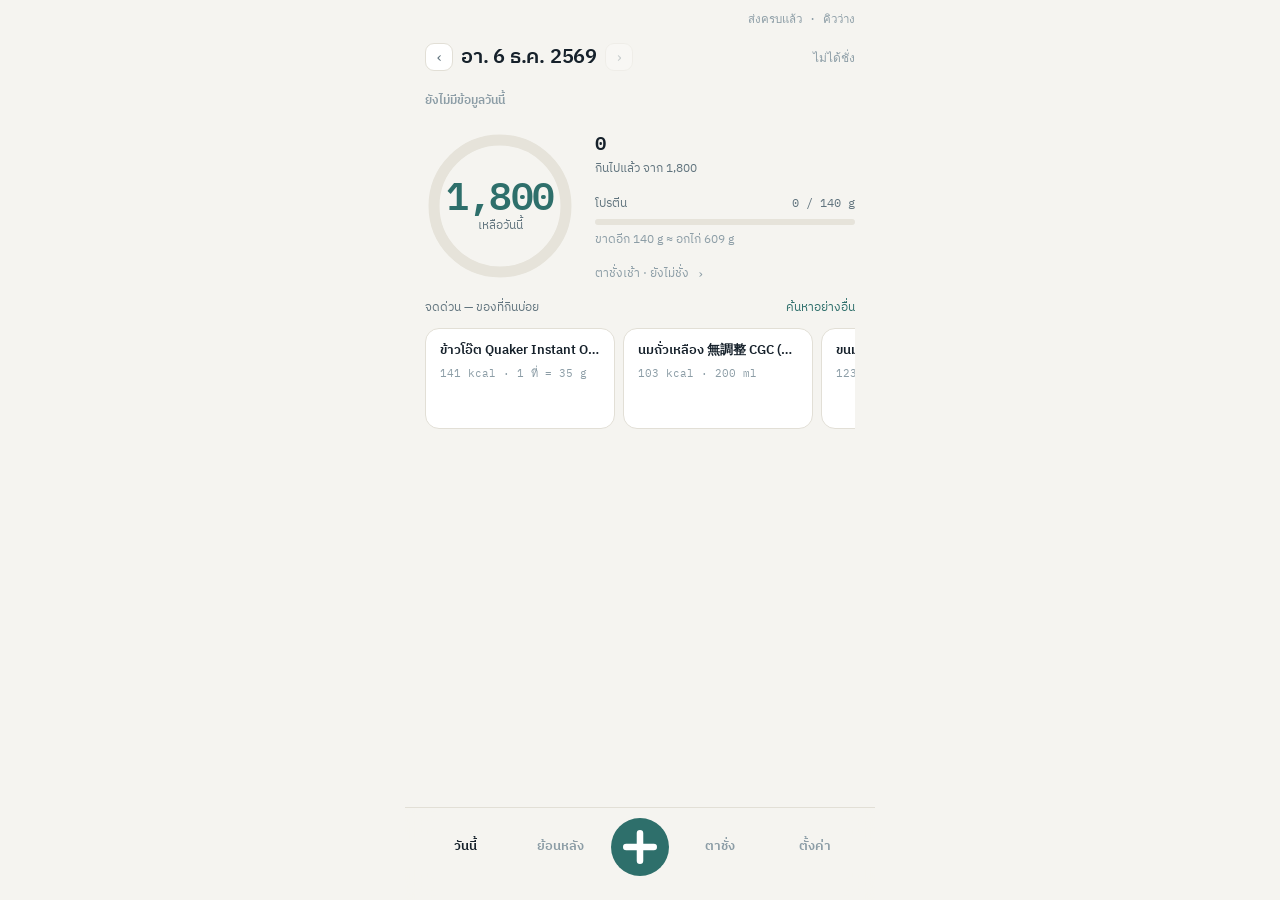
==== commit c2d0de6f: "ย้อนหลัง: ปุ่มเลื่อนเดือน + กราฟแนวโน้มหน้าต่าง 30 วันไม่รีเซ็ตตอนขึ้นเดือนใหม่" ====
--- a/index.html
+++ b/index.html
@@ -139,7 +139,11 @@
   <!-- ── ย้อนหลัง: 7 วัน / ทั้งเดือน ─────────────────── -->
   <section id="viewMonth" class="view" hidden>
     <div class="rangebar">
-      <div class="date" id="monthTitle">—</div>
+      <div class="daynav">
+        <button class="arrow" id="monthPrev" type="button" aria-label="เดือนก่อน">‹</button>
+        <div class="date" id="monthTitle">—</div>
+        <button class="arrow" id="monthNext" type="button" aria-label="เดือนถัดไป">›</button>
+      </div>
       <div class="seg-toggle" role="group" aria-label="ช่วงเวลา">
         <button type="button" id="rangeWeek" aria-pressed="false">7 วัน</button>
         <button type="button" id="rangeMonth" aria-pressed="true">ทั้งเดือน</button>
@@ -194,6 +198,11 @@
         <svg class="spark small" id="sparkM" viewBox="0 0 300 38" preserveAspectRatio="none" aria-hidden="true"></svg>
         <div class="wnote" id="mNote"></div>
       </div>
+
+      <div class="brow">
+        <div class="h"><div class="t">รอบเอว</div><div class="v" id="waistRange">—</div></div>
+        <div class="wnote" id="waistNote"></div>
+      </div>
     </div>
   </section>
 
@@ -211,8 +220,9 @@
     <div class="fcard fsave">
       <div class="fbtns">
         <button type="button" class="ghost" id="fSave">บันทึกไว้ก่อน</button>
-        <button type="button" class="primary" id="fSend">ส่งคำนวณ</button>
-      </div>
+        <button type="button" class="primary" id="fSend">คำนวณแคล</button>
+      </div>
+      <div class="fresult" id="fResult" hidden></div>
       <div class="fsent" id="fSent"></div>
       <span class="fstatus" id="fStatus"></span>
     </div>
@@ -233,6 +243,10 @@
         <span class="u" id="fRef"></span>
       </div>
       <p class="fhint">ชั่งตอนตื่นนอน เข้าห้องน้ำแล้ว ก่อนกินอะไร · ทุกช่องแก้ย้อนหลังได้ ช่องว่างไม่ถูกเขียนเป็น 0</p>
+      <div class="frow">
+        <div class="fg"><label for="fWaist">รอบเอว (ซม.)</label><input type="number" id="fWaist" step="0.1" min="50" max="200" inputmode="decimal" placeholder="—"></div>
+      </div>
+      <p class="fhint">วัดสัปดาห์ละครั้งก็พอ — ไม่ต้องกรอกทุกวัน</p>
     </div>
 
     <div class="fcard">
--- a/css/app.css
+++ b/css/app.css
@@ -172,6 +172,9 @@
   letter-spacing:-.04em;font-variant-numeric:tabular-nums;color:var(--eaten);
 }
 .ring.is-over .ringtext .num{color:var(--over)}
+/* ค่าประมาณมี "~" นำหน้า → กว้างเกินวง: ย่อเลขลงนิด + ย่อ "~" (ยังเห็นชัดว่าเป็นค่าประมาณ) */
+.ringtext .num:has(.est){font-size:33px}
+.ringtext .num .est::before{font-size:.7em;margin-right:1px}
 .ringtext .num .unit{display:none}
 .ringtext .label{font-size:11.5px;color:var(--muted)}
 .ringside{flex:1;min-width:0;display:flex;flex-direction:column;gap:16px}
@@ -404,6 +407,18 @@
 .fsent b{font-weight:600;color:var(--eaten);font-family:"IBM Plex Mono",ui-monospace,monospace}
 .fsent.dirty{color:var(--warn);background:var(--warn-wash);border-radius:10px;padding:9px 11px}
 .fsent.dirty b{color:var(--warn)}
+/* ผลคำนวณใต้ปุ่ม (cal-v22) — เห็นเลขทันทีหลังกด "คำนวณแคล" ไม่ต้องรีเฟรชแอพ */
+.fresult{border:1px solid var(--line);border-radius:12px;padding:11px 12px;background:var(--track);display:flex;flex-direction:column;gap:7px}
+.fr-wait{font-size:12.5px;color:var(--muted)}
+.fr-top{display:flex;align-items:baseline;gap:8px;flex-wrap:wrap}
+.fr-k{font-family:"IBM Plex Mono",ui-monospace,monospace;font-size:26px;font-weight:600;color:var(--eaten);line-height:1}
+.fr-k.est,.fr-v.est{color:var(--warn)}   /* เลขยังไม่ยืนยัน = สีเดียวกับที่อื่นในแอพ */
+.fr-u{font-size:11.5px;color:var(--muted)}
+.fr-list{display:flex;flex-direction:column;gap:3px}
+.fr-row{display:flex;justify-content:space-between;gap:10px;font-size:12.5px}
+.fr-n{color:var(--muted)}
+.fr-v{font-family:"IBM Plex Mono",ui-monospace,monospace;font-weight:600;color:var(--eaten)}
+.fr-note{font-size:11px;color:var(--faint)}
 .fstatus{font-size:11.5px;color:var(--muted);text-align:right;min-height:1.2em;flex:0 1 auto}
 .fstatus.err{color:var(--over)}
 .fpic{position:absolute;width:1px;height:1px;opacity:0;overflow:hidden}
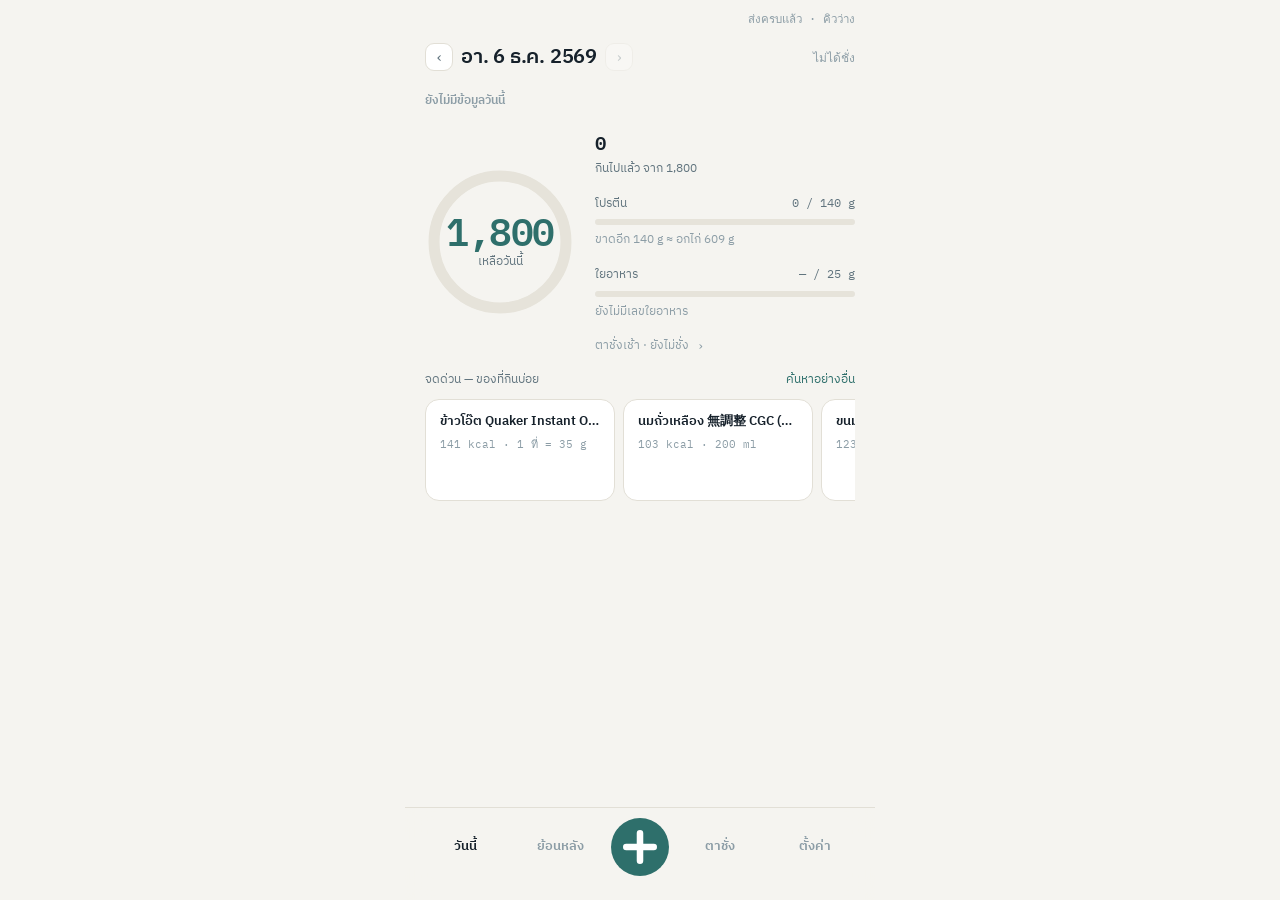
==== commit c7891afc: "เพิ่มใยอาหาร (fib): AI ประเมินต่อรายการ + แถบใยอาหารบนแดชบอร์ด เป้า 25 g + sw cal-v38 - net.js: prom" ====
--- a/index.html
+++ b/index.html
@@ -98,6 +98,14 @@
             <div class="pbar"><div class="pfill" id="pfill"></div></div>
             <div class="pnote" id="pnote"></div>
           </div>
+          <div class="protein fiber">
+            <div class="prow">
+              <div class="t">ใยอาหาร</div>
+              <div class="v"><span id="fnow">—</span> / <span id="fgoal">—</span> g</div>
+            </div>
+            <div class="pbar"><div class="pfill fib" id="ffill"></div></div>
+            <div class="pnote" id="fnote"></div>
+          </div>
           <button class="bodyline" id="toBody" type="button">
             <span id="bodySummary">ตาชั่งเช้า · ยังไม่ชั่ง</span><span class="mono">›</span>
           </button>
--- a/css/app.css
+++ b/css/app.css
@@ -17,6 +17,7 @@
   --over:#A8563F;
   --over-wash:#F6EDE9;
   --protein:#55628F;
+  --fiber:#5E8550;
   --track:#E6E3DA;
   --zone:#EFECE4;
   --radius:16px;
@@ -38,6 +39,7 @@
     --over:#D3826A;
     --over-wash:#281B17;
     --protein:#8792C4;
+    --fiber:#8DB57E;
     --track:#272B2E;
     --zone:#202427;
   }
@@ -57,6 +59,7 @@
   --over:#D3826A;
   --over-wash:#281B17;
   --protein:#8792C4;
+  --fiber:#8DB57E;
   --track:#272B2E;
   --zone:#202427;
 }
@@ -191,6 +194,7 @@
 .prow .v{font-family:"IBM Plex Mono",ui-monospace,monospace;font-size:12px;color:var(--muted);font-variant-numeric:tabular-nums}
 .pbar{position:relative;height:6px;border-radius:3px;background:var(--track);overflow:hidden}
 .pfill{height:100%;background:var(--protein);border-radius:3px;transition:width .4s ease}
+.pfill.fib{background:var(--fiber)}
 .pnote{font-size:11.5px;color:var(--faint)}
 
 .bodyline{
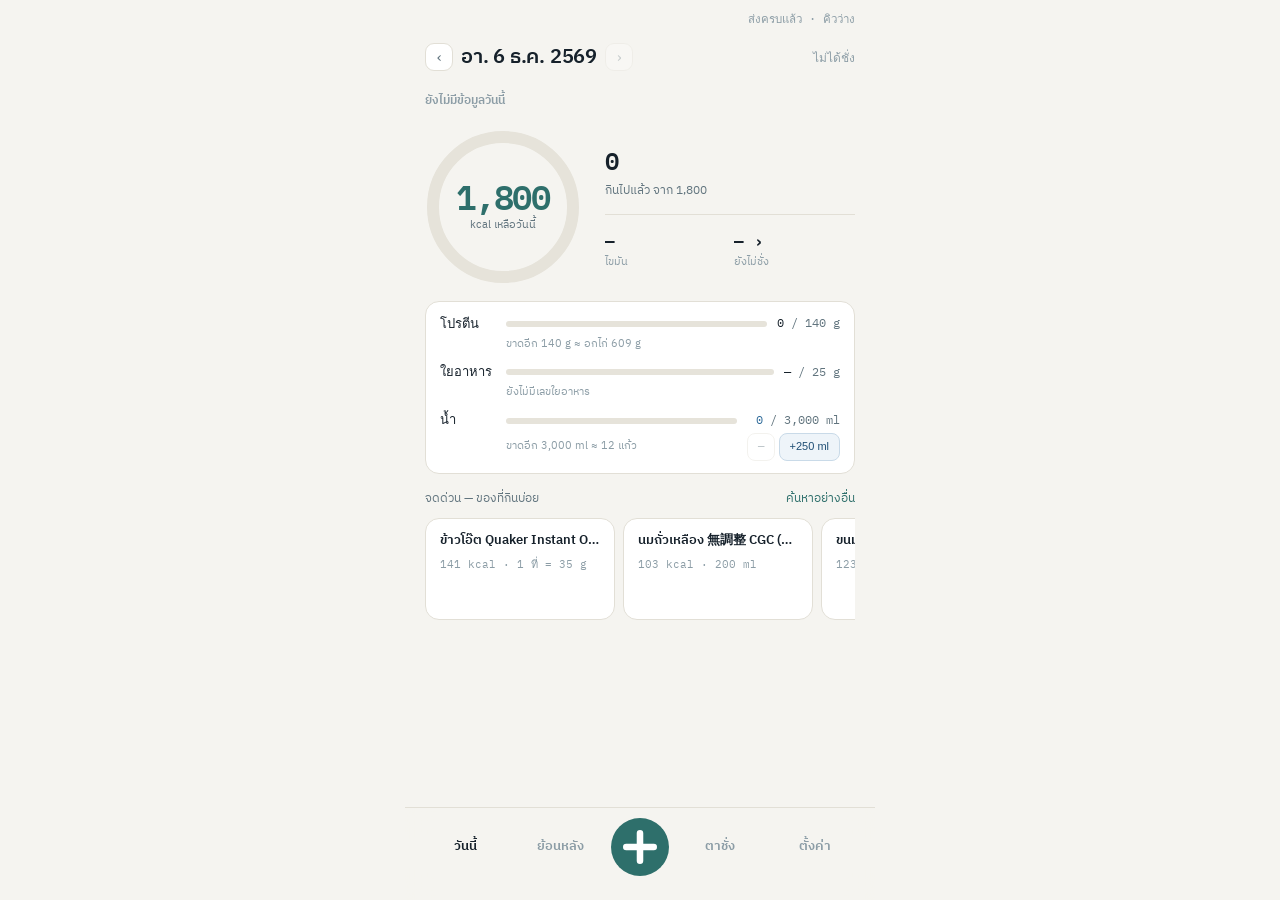
==== commit 8681a173: "หน้าวันนี้ตามดีไซน์ใหม่ + จดน้ำดื่ม (+250 ml / ลบแก้วล่าสุด) + sw cal-v43 - วงแหวน 156 px ใส่ 'kcal " ====
--- a/index.html
+++ b/index.html
@@ -75,10 +75,10 @@
     <div class="card meter">
       <div class="ringwrap">
         <div class="ring" id="ring">
-          <svg width="150" height="150" viewBox="0 0 150 150" aria-hidden="true">
-            <circle class="rtrack" cx="75" cy="75" r="66"></circle>
-            <circle class="rfill" id="ringFill" cx="75" cy="75" r="66"
-                    stroke-dasharray="414.7" stroke-dashoffset="414.7"></circle>
+          <svg width="156" height="156" viewBox="0 0 156 156" aria-hidden="true">
+            <circle class="rtrack" cx="78" cy="78" r="70"></circle>
+            <circle class="rfill" id="ringFill" cx="78" cy="78" r="70"
+                    stroke-dasharray="439.8" stroke-dashoffset="439.8"></circle>
           </svg>
           <div class="ringtext">
             <div class="num" id="bignum">—<span class="unit">kcal</span></div>
@@ -90,24 +90,10 @@
             <div class="n" id="eaten">—</div>
             <div class="k">กินไปแล้ว จาก <span id="limit">—</span></div>
           </div>
-          <div class="protein">
-            <div class="prow">
-              <div class="t">โปรตีน</div>
-              <div class="v"><span id="pnow">—</span> / <span id="pgoal">—</span> g</div>
-            </div>
-            <div class="pbar"><div class="pfill" id="pfill"></div></div>
-            <div class="pnote" id="pnote"></div>
-          </div>
-          <div class="protein fiber">
-            <div class="prow">
-              <div class="t">ใยอาหาร</div>
-              <div class="v"><span id="fnow">—</span> / <span id="fgoal">—</span> g</div>
-            </div>
-            <div class="pbar"><div class="pfill fib" id="ffill"></div></div>
-            <div class="pnote" id="fnote"></div>
-          </div>
-          <button class="bodyline" id="toBody" type="button">
-            <span id="bodySummary">ตาชั่งเช้า · ยังไม่ชั่ง</span><span class="mono">›</span>
+          <div class="sidesep"></div>
+          <button class="bodystats" id="toBody" type="button" aria-label="ไปหน้าตาชั่ง">
+            <span class="bs"><span class="v" id="bsFat">—</span><span class="k">ไขมัน</span></span>
+            <span class="bs"><span class="v"><span id="bsMuscle">—</span> ›</span><span class="k" id="bsMuscleK">กล้าม</span></span>
           </button>
         </div>
       </div>
@@ -119,6 +105,32 @@
         <div class="tick-label" id="tickLimitLabel"></div>
         <div class="tick soft" id="tickTdee"></div>
         <div class="tick-label" id="tickTdeeLabel"></div>
+      </div>
+    </div>
+
+    <!-- โปรตีน · ใยอาหาร · น้ำ (ui.js วาดเลข · น้ำจดได้ตรงนี้เลย) -->
+    <div class="card nutri">
+      <div class="nrow">
+        <span class="t">โปรตีน</span>
+        <div class="pbar"><div class="pfill" id="pfill"></div></div>
+        <span class="v"><span id="pnow">—</span> <span class="of">/ <span id="pgoal">—</span> g</span></span>
+        <span class="pnote" id="pnote"></span>
+      </div>
+      <div class="nrow">
+        <span class="t">ใยอาหาร</span>
+        <div class="pbar"><div class="pfill fib" id="ffill"></div></div>
+        <span class="v"><span id="fnow">—</span> <span class="of">/ <span id="fgoal">—</span> g</span></span>
+        <span class="pnote" id="fnote"></span>
+      </div>
+      <div class="nrow water">
+        <span class="t">น้ำ</span>
+        <div class="pbar"><div class="pfill wat" id="wfill"></div></div>
+        <span class="v wv"><span id="wnow">—</span> <span class="of">/ <span id="wgoal">—</span> ml</span></span>
+        <span class="pnote" id="wnote"></span>
+        <span class="wbtns">
+          <button type="button" class="wminus" id="wUndo" aria-label="ลบน้ำแก้วล่าสุด">−</button>
+          <button type="button" class="wplus" id="wAdd" aria-label="เพิ่มน้ำ 250 ml">+250 ml</button>
+        </span>
       </div>
     </div>
 
--- a/css/app.css
+++ b/css/app.css
@@ -18,6 +18,10 @@
   --over-wash:#F6EDE9;
   --protein:#55628F;
   --fiber:#5E8550;
+  --water:#2F6B9A;
+  --water-wash:#EEF4F9;
+  --water-line:#C9DAE8;
+  --water-ink:#1F4E74;
   --track:#E6E3DA;
   --zone:#EFECE4;
   --radius:16px;
@@ -40,6 +44,10 @@
     --over-wash:#281B17;
     --protein:#8792C4;
     --fiber:#8DB57E;
+    --water:#7FB0D8;
+    --water-wash:#18232C;
+    --water-line:#2B4253;
+    --water-ink:#A9CFEC;
     --track:#272B2E;
     --zone:#202427;
   }
@@ -60,6 +68,10 @@
   --over-wash:#281B17;
   --protein:#8792C4;
   --fiber:#8DB57E;
+  --water:#7FB0D8;
+  --water-wash:#18232C;
+  --water-line:#2B4253;
+  --water-ink:#A9CFEC;
   --track:#272B2E;
   --zone:#202427;
 }
@@ -103,6 +115,8 @@
   max-width:470px;margin:0 auto;
   padding:calc(env(safe-area-inset-top) + 10px) 20px calc(108px + env(safe-area-inset-bottom));
   display:flex;flex-direction:column;gap:14px;
+  position:relative;   /* หน้าเดิมลอย absolute ระหว่างเลื่อนเปลี่ยนหน้า */
+  overflow-x:clip;   /* หน้าที่กำลังเลื่อนเข้า (ปัดเปลี่ยนหน้า) ห้ามดันจอให้เลื่อนข้างได้ */
 }
 #topbar{display:flex;align-items:center;justify-content:flex-end;min-height:1.1em}
 #syncStatus{font-family:"IBM Plex Mono",ui-monospace,monospace;font-size:11.5px;color:var(--faint)}
@@ -163,45 +177,58 @@
 
 /* ── หน้าแรก: วงแหวน “เหลือกินได้อีก” ──────────────── */
 .meter{padding:0;background:transparent;border:0;display:flex;flex-direction:column;gap:18px}
-.ringwrap{display:flex;align-items:center;gap:20px}
-.ring{position:relative;width:150px;height:150px;flex:none}
+.ringwrap{display:flex;align-items:center;gap:24px}
+.ring{position:relative;width:156px;height:156px;flex:none}
 .ring svg{display:block;transform:rotate(-90deg)}
-.ring .rtrack{fill:none;stroke:var(--track);stroke-width:11}
-.ring .rfill{fill:none;stroke:var(--eaten);stroke-width:11;stroke-linecap:round;transition:stroke-dashoffset .45s cubic-bezier(.2,.8,.2,1)}
+.ring .rtrack{fill:none;stroke:var(--track);stroke-width:12}
+.ring .rfill{fill:none;stroke:var(--eaten);stroke-width:12;stroke-linecap:round;transition:stroke-dashoffset .45s cubic-bezier(.2,.8,.2,1)}
 .ring.is-over .rfill{stroke:var(--over)}
 .ringtext{position:absolute;inset:0;display:flex;flex-direction:column;align-items:center;justify-content:center;gap:3px;text-align:center}
 .ringtext .num{
-  font-family:"IBM Plex Mono",ui-monospace,monospace;font-size:38px;line-height:1;font-weight:600;
+  font-family:"IBM Plex Mono",ui-monospace,monospace;font-size:34px;line-height:1;font-weight:600;
   letter-spacing:-.04em;font-variant-numeric:tabular-nums;color:var(--eaten);
 }
 .ring.is-over .ringtext .num{color:var(--over)}
 /* ค่าประมาณมี "~" นำหน้า → กว้างเกินวง: ย่อเลขลงนิด + ย่อ "~" (ยังเห็นชัดว่าเป็นค่าประมาณ) */
-.ringtext .num:has(.est){font-size:33px}
+.ringtext .num:has(.est){font-size:30px}
 .ringtext .num .est::before{font-size:.7em;margin-right:1px}
 .ringtext .num .unit{display:none}
-.ringtext .label{font-size:11.5px;color:var(--muted)}
-.ringside{flex:1;min-width:0;display:flex;flex-direction:column;gap:16px}
+.ringtext .label{font-size:11px;color:var(--muted)}
+.ringside{flex:1;min-width:0;display:flex;flex-direction:column;gap:14px}
 .eaten-side{display:flex;flex-direction:column;gap:2px}
-.eaten-side .n{font-family:"IBM Plex Mono",ui-monospace,monospace;font-size:19px;font-weight:600;font-variant-numeric:tabular-nums}
-.eaten-side .k{font-size:11.5px;color:var(--muted)}
+.eaten-side .n{font-family:"IBM Plex Mono",ui-monospace,monospace;font-size:24px;font-weight:600;font-variant-numeric:tabular-nums}
+.eaten-side .k{font-size:12px;color:var(--muted)}
+.sidesep{height:1px;background:var(--line)}
+.bodystats{
+  display:grid;grid-template-columns:repeat(2,minmax(0,1fr));gap:8px;
+  background:transparent;border:0;padding:0;text-align:left;cursor:pointer;color:var(--ink);font:inherit;
+}
+.bodystats .bs{display:flex;flex-direction:column;min-width:0}
+.bodystats .v{font-family:"IBM Plex Mono",ui-monospace,monospace;font-size:16px;font-weight:600;font-variant-numeric:tabular-nums;white-space:nowrap}
+.bodystats .k{font-size:11px;color:var(--faint)}
 
 /* เกจเส้นเดิมยังอยู่ใน DOM เพื่อให้ paintGauge ของ ui.js ทำงานได้ แต่ไม่ต้องแสดง */
 .gauge{display:none}
 
-.protein{display:flex;flex-direction:column;gap:6px;background:transparent;border:0;padding:0}
-.prow{display:flex;align-items:baseline;justify-content:space-between;gap:10px}
-.prow .t{font-size:12px;color:var(--muted)}
-.prow .v{font-family:"IBM Plex Mono",ui-monospace,monospace;font-size:12px;color:var(--muted);font-variant-numeric:tabular-nums}
+.nutri{padding:12px 14px;border-radius:14px;display:flex;flex-direction:column;gap:10px}
+.nrow{display:grid;grid-template-columns:56px minmax(0,1fr) auto;column-gap:10px;row-gap:2px;align-items:center}
+.nrow .t{font-size:13px;font-weight:500;white-space:nowrap}
+.nrow .v{font-family:"IBM Plex Mono",ui-monospace,monospace;font-size:12px;text-align:right;font-variant-numeric:tabular-nums;white-space:nowrap}
+.nrow .v .of{color:var(--muted)}
+.nrow .v.wv{color:var(--water)}
+.nrow .pnote{grid-column:2;font-size:10.5px;color:var(--faint)}
+.nrow.water .pnote{grid-column:2}
+.wbtns{grid-column:3;display:flex;gap:4px;justify-content:flex-end}
+.wbtns button{height:28px;border-radius:8px;font-family:inherit;font-size:11px;cursor:pointer;line-height:1}
+.wminus{width:28px;padding:0;border:1px solid var(--line);background:var(--card);color:var(--muted);font-size:14px !important}
+.wminus:disabled{opacity:.4;cursor:default}
+.wplus{padding:0 10px;border:1px solid var(--water-line);background:var(--water-wash);color:var(--water-ink);font-weight:500;white-space:nowrap}
+.wbtns button:active{transform:scale(.96)}
 .pbar{position:relative;height:6px;border-radius:3px;background:var(--track);overflow:hidden}
 .pfill{height:100%;background:var(--protein);border-radius:3px;transition:width .4s ease}
 .pfill.fib{background:var(--fiber)}
-.pnote{font-size:11.5px;color:var(--faint)}
-
-.bodyline{
-  display:flex;align-items:center;gap:8px;background:transparent;border:0;padding:0;
-  font-size:11.5px;color:var(--faint);cursor:pointer;text-align:left;white-space:nowrap;
-}
-.bodyline b{font-family:"IBM Plex Mono",ui-monospace,monospace;font-weight:500;color:var(--muted)}
+.pfill.wat{background:var(--water)}
+
 
 /* ── แถบจดด่วน ──────────────────────────────────────── */
 .quick{display:flex;flex-direction:column;gap:10px}
@@ -260,20 +287,24 @@
 /* ── รายการมื้อ (ui.js วาด) ─────────────────────────── */
 .meals{padding:0;background:transparent;border:0;display:flex;flex-direction:column}
 .meal{
-  -webkit-appearance:none;appearance:none;
-  display:flex;align-items:center;gap:12px;padding:14px 0;width:100%;
+  -webkit-appearance:none;appearance:none;font:inherit;color:inherit;
+  display:flex;flex-direction:column;gap:4px;padding:14px 0;width:100%;
   border:0;border-top:1px solid var(--line);background:transparent;text-align:left;cursor:pointer;
 }
+.mrow{display:flex;align-items:baseline;justify-content:space-between;gap:8px;min-width:0}
+.mkcal{font-family:"IBM Plex Mono",ui-monospace,monospace;font-size:14px;font-variant-numeric:tabular-nums;white-space:nowrap}
+.mkcal b{font-weight:600;color:var(--ink)}
+.mkcal .u{color:var(--muted)}
+.mkcal .chev{display:inline-block;margin-left:6px}
+.mrow.sub{font-size:11px;color:var(--faint)}
+.msub{flex:1;min-width:0;white-space:nowrap;overflow:hidden;text-overflow:ellipsis}
 .meal:first-child{border-top:0}
-.chev{flex:none;color:var(--faint);font-size:10px;line-height:1;transition:transform .15s ease}
+.chev{flex:none;color:var(--faint);font-size:11px;line-height:1;transition:transform .15s ease}
 @media (prefers-reduced-motion:reduce){.chev{transition:none}}
 .meal[aria-expanded="true"] .chev{transform:rotate(90deg)}
 .swatch{display:none}
-.mname{font-size:14px;font-weight:600;flex:1;min-width:0}
-.mname span{display:block;font-size:11.5px;font-weight:400;color:var(--faint);white-space:nowrap;overflow:hidden;text-overflow:ellipsis}
-.mnums{font-family:"IBM Plex Mono",ui-monospace,monospace;font-size:13px;font-variant-numeric:tabular-nums;text-align:right;flex:none;color:var(--muted)}
-.mnums b{font-weight:600;color:var(--ink)}
-.mnums > span{display:block;font-size:10.5px;color:var(--faint)}
+.mname{font-size:15px;font-weight:700;min-width:0}
+.mnums{font-family:"IBM Plex Mono",ui-monospace,monospace;font-size:11px;font-variant-numeric:tabular-nums;white-space:nowrap;flex:none;color:var(--faint)}
 .items{padding:0 0 12px;display:flex;flex-direction:column;gap:6px}
 .items[hidden]{display:none}
 .item{display:flex;align-items:baseline;justify-content:space-between;gap:10px;font-size:12px;color:var(--muted)}
